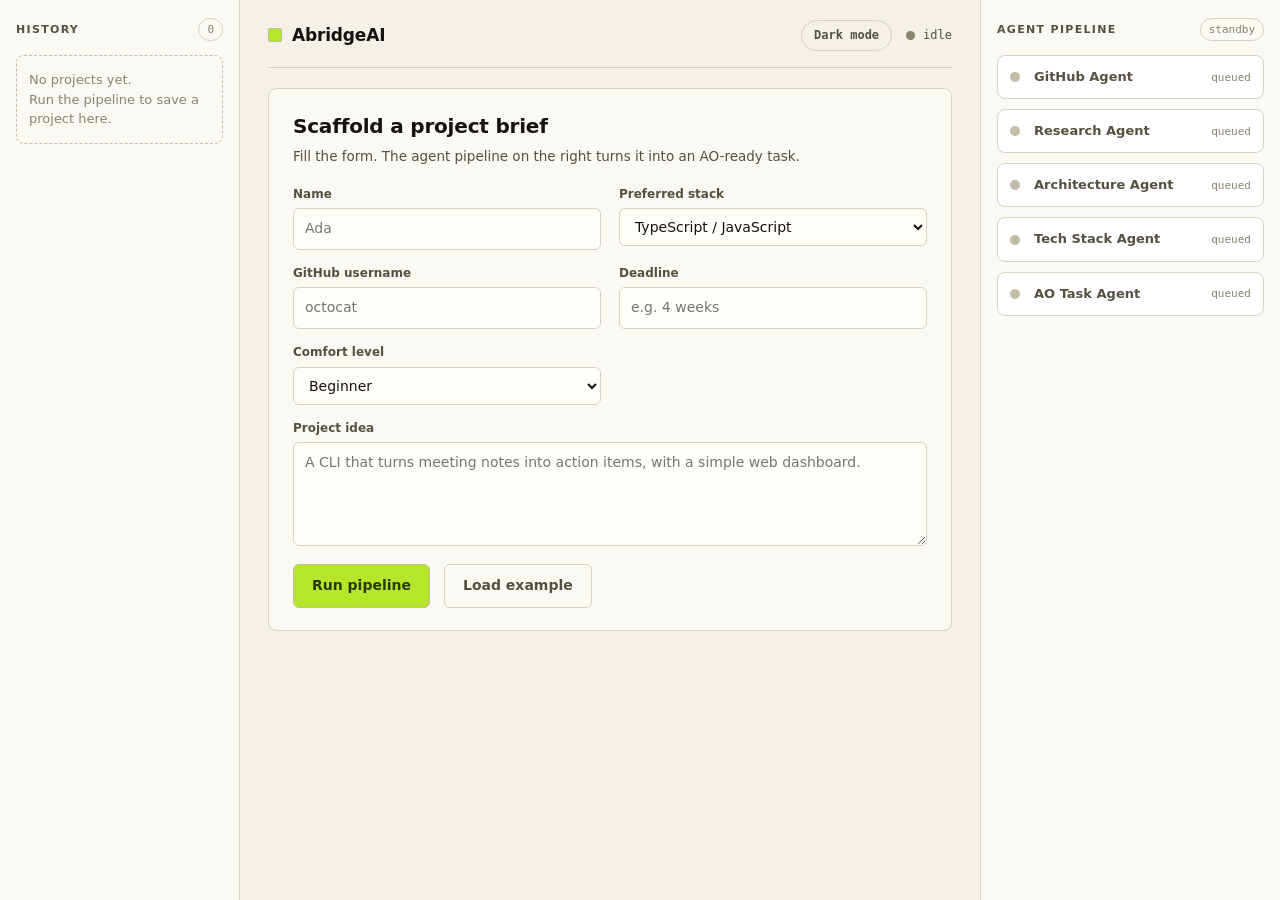
==== index.html @ a2d7d060 "feat: brief studio upgrade — themes, export, richer history, a11y Turn AbridgeAI into a complete bri" ====
<!DOCTYPE html>
<html lang="en">
<head>
  <meta charset="UTF-8" />
  <meta name="viewport" content="width=device-width, initial-scale=1.0" />
  <title>AbridgeAI — Project Workspace</title>
  <meta name="description" content="Turn a project idea into a copyable, AO-ready task prompt. A deterministic five-agent pipeline runs entirely in your browser — no backend, no build step." />
  <meta name="theme-color" content="#b6e62c" />

  <!-- Social / Open Graph -->
  <meta property="og:type" content="website" />
  <meta property="og:site_name" content="AbridgeAI" />
  <meta property="og:title" content="AbridgeAI — Project Workspace" />
  <meta property="og:description" content="Turn a project idea into a copyable, AO-ready task prompt with a deterministic five-agent pipeline — entirely in your browser." />
  <meta name="twitter:card" content="summary" />
  <meta name="twitter:title" content="AbridgeAI — Project Workspace" />
  <meta name="twitter:description" content="Turn a project idea into a copyable, AO-ready task prompt with a deterministic five-agent pipeline — entirely in your browser." />

  <link rel="icon" type="image/svg+xml" href="favicon.svg" />
  <link rel="stylesheet" href="styles.css" />
</head>
<body>
  <a class="skip-link" href="#main">Skip to content</a>
  <div class="app">

    <!-- ============ LEFT: PROJECT HISTORY ============ -->
    <aside class="rail rail--left" aria-label="Project history">
      <div class="rail-head">
        <span class="rail-label">History</span>
        <span class="rail-count" id="history-count">0</span>
        <button type="button" class="rail-action" id="history-clear" title="Clear history" hidden>Clear</button>
      </div>
      <div class="history-empty" id="history-empty">
        No projects yet.<br />
        Run the pipeline to save a project here.
      </div>
      <ol class="history-list" id="history-list"></ol>
    </aside>

    <!-- ============ CENTER: FORM + OUTPUTS ============ -->
    <main class="center" id="main">
      <header class="topbar">
        <div class="brand">
          <span class="brand-mark" aria-hidden="true"></span>
          <span class="brand-name">AbridgeAI</span>
        </div>
        <div class="topbar-right">
          <button type="button" class="theme-btn" id="theme-btn" title="Toggle light / dark theme">Dark mode</button>
          <div class="status" id="status" data-state="idle">
            <span class="status-dot" aria-hidden="true"></span>
            <span class="status-text" id="status-text">idle</span>
          </div>
        </div>
      </header>

      <section class="panel panel--form">
        <h1>Scaffold a project brief</h1>
        <p class="panel-sub">Fill the form. The agent pipeline on the right turns it into an AO-ready task.</p>

        <form id="project-form" class="form">
          <div class="field">
            <label for="f-name">Name</label>
            <input id="f-name" name="name" type="text" placeholder="Ada" autocomplete="off" />
          </div>

          <div class="field">
            <label for="f-stack">Preferred stack</label>
            <select id="f-stack" name="stack">
              <option value="typescript">TypeScript / JavaScript</option>
              <option value="python">Python</option>
              <option value="go">Go</option>
              <option value="rust">Rust</option>
              <option value="unsure">Not sure yet</option>
            </select>
          </div>

          <div class="field">
            <label for="f-github">GitHub username</label>
            <input id="f-github" name="github" type="text" placeholder="octocat" autocomplete="off" />
          </div>

          <div class="field">
            <label for="f-deadline">Deadline</label>
            <input id="f-deadline" name="deadline" type="text" placeholder="e.g. 4 weeks" autocomplete="off" />
          </div>

          <div class="field">
            <label for="f-comfort">Comfort level</label>
            <select id="f-comfort" name="comfort">
              <option value="beginner">Beginner</option>
              <option value="intermediate">Intermediate</option>
              <option value="advanced">Advanced</option>
            </select>
          </div>

          <div class="field field--full">
            <label for="f-idea">Project idea</label>
            <textarea id="f-idea" name="idea" rows="4" placeholder="A CLI that turns meeting notes into action items, with a simple web dashboard."></textarea>
          </div>

          <div class="form-actions">
            <button type="submit" class="btn btn--primary" id="run-btn">Run pipeline</button>
            <button type="button" class="btn btn--ghost" id="example-btn">Load example</button>
            <span class="form-hint" id="form-hint"></span>
          </div>
        </form>
      </section>

      <section class="panel panel--outputs" id="outputs-panel" hidden>
        <div class="panel-head-row">
          <h2>Generated outputs</h2>
          <div class="panel-head-actions">
            <button type="button" class="btn btn--ghost btn--sm" id="export-btn" hidden>Export brief (.md)</button>
          </div>
        </div>
        <div class="outputs" id="outputs"></div>
      </section>
    </main>

    <!-- ============ RIGHT: LIVE PIPELINE RAIL ============ -->
    <aside class="rail rail--right" aria-label="Agent pipeline">
      <div class="rail-head">
        <span class="rail-label">Agent pipeline</span>
        <span class="rail-state" id="pipeline-state">standby</span>
      </div>
      <ol class="pipeline" id="pipeline">
        <li class="pipe" data-step="github">
          <span class="pipe-dot" aria-hidden="true"></span>
          <span class="pipe-name">GitHub Agent</span>
          <span class="pipe-status">queued</span>
        </li>
        <li class="pipe" data-step="research">
          <span class="pipe-dot" aria-hidden="true"></span>
          <span class="pipe-name">Research Agent</span>
          <span class="pipe-status">queued</span>
        </li>
        <li class="pipe" data-step="architecture">
          <span class="pipe-dot" aria-hidden="true"></span>
          <span class="pipe-name">Architecture Agent</span>
          <span class="pipe-status">queued</span>
        </li>
        <li class="pipe" data-step="stack">
          <span class="pipe-dot" aria-hidden="true"></span>
          <span class="pipe-name">Tech Stack Agent</span>
          <span class="pipe-status">queued</span>
        </li>
        <li class="pipe" data-step="task">
          <span class="pipe-dot" aria-hidden="true"></span>
          <span class="pipe-name">AO Task Agent</span>
          <span class="pipe-status">queued</span>
        </li>
      </ol>
    </aside>

  </div>

  <div class="toast" id="toast" role="status" aria-live="polite" hidden></div>

  <script src="script.js"></script>
</body>
</html>
---- styles.css ----
/* ==========================================================================
   AbridgeAI — agent workspace
   Warm off-white background, near-black text, one lime accent, hairlines.
   ========================================================================== */

:root {
  color-scheme: light;
  --bg: #f4f1e9;
  --bg-panel: #fbf9f3;
  --bg-input: #fffdf7;
  --card-bg: #ffffff;
  --ink: #16130f;
  --ink-soft: #55503f;
  --ink-faint: #8a8370;
  --lime: #b6e62c;
  --lime-bright: #c8ee4a;
  --lime-ink: #2a3a00;
  --lime-soft: #eef7cf;
  --line: #d8d2c1;
  --line-strong: #c4bda6;
  --danger: #c2402b;
  --toast-bg: #16130f;
  --toast-ink: #f6f3e9;
  --focus-ring: rgba(22, 19, 15, 0.08);
  --radius: 8px;
  --font: ui-sans-serif, system-ui, -apple-system, "Segoe UI", Roboto, Helvetica, Arial, sans-serif;
  --mono: ui-monospace, "Cascadia Code", "JetBrains Mono", Consolas, Menlo, monospace;
  --hairline: 1px solid var(--line);
}

/* Dark theme — full palette swap, same one-lime-accent identity. */
[data-theme="dark"] {
  color-scheme: dark;
  --bg: #151310;
  --bg-panel: #1e1b16;
  --bg-input: #241f18;
  --card-bg: #221e18;
  --ink: #eee9dc;
  --ink-soft: #b6ad99;
  --ink-faint: #837a66;
  --lime: #b6e62c;
  --lime-bright: #c8ee4a;
  --lime-ink: #eef7cf;
  --lime-soft: #33391b;
  --line: #3b362b;
  --line-strong: #4e483a;
  --danger: #ff8164;
  --toast-bg: #eee9dc;
  --toast-ink: #1a1711;
  --focus-ring: rgba(182, 230, 44, 0.22);
}

* { box-sizing: border-box; }

html, body { height: 100%; }

body {
  margin: 0;
  font-family: var(--font);
  font-size: 15px;
  line-height: 1.55;
  color: var(--ink);
  background: var(--bg);
  -webkit-font-smoothing: antialiased;
}

/* --------------------------------------------------------------------------
   Accessibility: skip link + visible focus
   -------------------------------------------------------------------------- */
.skip-link {
  position: absolute;
  left: -9999px;
  top: 0;
  z-index: 100;
  background: var(--lime);
  color: var(--lime-ink);
  font-weight: 700;
  font-size: 14px;
  border-radius: 0 0 var(--radius) 0;
  padding: 10px 16px;
}

.skip-link:focus {
  left: 0;
}

:focus-visible {
  outline: 2px solid var(--lime-ink);
  outline-offset: 2px;
  border-radius: 4px;
}

/* --------------------------------------------------------------------------
   App shell: three columns
   -------------------------------------------------------------------------- */
.app {
  display: grid;
  grid-template-columns: 240px minmax(0, 1fr) 300px;
  min-height: 100vh;
}

/* Rails */
.rail {
  background: var(--bg-panel);
  border: 0 solid var(--line);
}

.rail--left {
  border-right: var(--hairline);
  padding: 18px 16px;
}

.rail--right {
  border-left: var(--hairline);
  padding: 18px 16px;
}

.rail-head {
  display: flex;
  align-items: center;
  justify-content: space-between;
  margin-bottom: 14px;
}

.rail-label {
  font-size: 11px;
  font-weight: 700;
  letter-spacing: 0.12em;
  text-transform: uppercase;
  color: var(--ink-soft);
}

.rail-count,
.rail-state {
  font-family: var(--mono);
  font-size: 11px;
  color: var(--ink-faint);
  border: var(--hairline);
  border-radius: 999px;
  padding: 2px 8px;
}

.rail-action {
  font: inherit;
  font-size: 11px;
  font-weight: 700;
  color: var(--ink-faint);
  background: transparent;
  border: 0;
  padding: 2px 4px;
  cursor: pointer;
  border-radius: 4px;
}

.rail-action:hover {
  color: var(--danger);
  background: transparent;
}

/* History */
.history-empty {
  font-size: 13px;
  color: var(--ink-faint);
  border: 1px dashed var(--line-strong);
  border-radius: var(--radius);
  padding: 14px 12px;
  line-height: 1.5;
}

.history-list {
  list-style: none;
  margin: 0;
  padding: 0;
}

.history-item {
  position: relative;
  border: var(--hairline);
  border-radius: var(--radius);
  padding: 10px 30px 10px 12px;
  margin-bottom: 8px;
  cursor: pointer;
  transition: border-color 0.15s ease, background 0.15s ease;
}

.history-item:hover {
  border-color: var(--ink);
  background: var(--card-bg);
}

.history-item.is-active {
  border-color: var(--lime-ink);
  background: var(--lime-soft);
}

.history-item-title {
  font-size: 13px;
  font-weight: 600;
  margin: 0 0 2px;
  overflow: hidden;
  text-overflow: ellipsis;
  white-space: nowrap;
}

.history-item-meta {
  font-family: var(--mono);
  font-size: 11px;
  color: var(--ink-faint);
}

.history-item-del {
  position: absolute;
  top: 8px;
  right: 8px;
  width: 20px;
  height: 20px;
  line-height: 18px;
  text-align: center;
  font: inherit;
  font-family: var(--mono);
  font-size: 14px;
  color: var(--ink-faint);
  background: transparent;
  border: 0;
  border-radius: 4px;
  cursor: pointer;
}

.history-item-del:hover {
  color: var(--danger);
  background: var(--bg-input);
}

/* --------------------------------------------------------------------------
   Center column
   -------------------------------------------------------------------------- */
.center {
  display: flex;
  flex-direction: column;
  gap: 20px;
  padding: 20px 28px 48px;
  min-width: 0;
}

.topbar {
  display: flex;
  align-items: center;
  justify-content: space-between;
  padding-bottom: 16px;
  border-bottom: var(--hairline);
}

.brand {
  display: flex;
  align-items: center;
  gap: 10px;
}

.brand-mark {
  width: 14px;
  height: 14px;
  background: var(--lime);
  border-radius: 3px;
  box-shadow: inset 0 0 0 1px var(--line-strong);
}

.brand-name {
  font-weight: 800;
  font-size: 17px;
  letter-spacing: -0.01em;
}

.status {
  display: flex;
  align-items: center;
  gap: 8px;
  font-family: var(--mono);
  font-size: 12px;
  color: var(--ink-soft);
}

.status-dot {
  width: 9px;
  height: 9px;
  border-radius: 50%;
  background: var(--ink-faint);
  transition: background 0.2s ease;
}

.status[data-state="running"] .status-dot {
  background: var(--lime);
  box-shadow: 0 0 0 4px rgba(182, 230, 44, 0.35);
  animation: pulse 1.1s ease-in-out infinite;
}

.status[data-state="done"] .status-dot {
  background: var(--lime-ink);
}

.topbar-right {
  display: flex;
  align-items: center;
  gap: 14px;
}

.theme-btn {
  font: inherit;
  font-family: var(--mono);
  font-size: 12px;
  font-weight: 700;
  color: var(--ink-soft);
  background: transparent;
  border: var(--hairline);
  border-radius: 999px;
  padding: 5px 12px;
  cursor: pointer;
  transition: background 0.15s ease, color 0.15s ease, border-color 0.15s ease;
}

.theme-btn:hover {
  color: var(--ink);
  border-color: var(--ink);
  background: var(--card-bg);
}

@keyframes pulse {
  0%, 100% { box-shadow: 0 0 0 2px rgba(182, 230, 44, 0.25); }
  50% { box-shadow: 0 0 0 6px rgba(182, 230, 44, 0.15); }
}

/* Panels */
.panel {
  background: var(--bg-panel);
  border: var(--hairline);
  border-radius: var(--radius);
  padding: 22px 24px;
}

.panel h1 {
  font-size: 20px;
  margin: 0 0 4px;
  letter-spacing: -0.01em;
}

.panel h2 {
  font-size: 15px;
  margin: 0 0 14px;
  letter-spacing: -0.01em;
}

.panel-sub {
  margin: 0 0 18px;
  color: var(--ink-soft);
  font-size: 13.5px;
}

/* Form */
.form {
  display: grid;
  grid-template-columns: 1fr 1fr;
  gap: 14px 18px;
}

.field {
  display: flex;
  flex-direction: column;
  gap: 5px;
}

.field--full {
  grid-column: 1 / -1;
}

.field label {
  font-size: 12px;
  font-weight: 600;
  color: var(--ink-soft);
}

.field input,
.field select,
.field textarea {
  font: inherit;
  font-size: 14px;
  color: var(--ink);
  background: var(--bg-input);
  border: var(--hairline);
  border-radius: 6px;
  padding: 9px 11px;
  width: 100%;
  transition: border-color 0.15s ease, box-shadow 0.15s ease;
}

.field textarea {
  resize: vertical;
  min-height: 96px;
  line-height: 1.5;
}

.field input:focus,
.field select:focus,
.field textarea:focus {
  outline: none;
  border-color: var(--ink);
  box-shadow: 0 0 0 3px var(--focus-ring);
}

.form-actions {
  grid-column: 1 / -1;
  display: flex;
  align-items: center;
  gap: 14px;
  margin-top: 4px;
}

.form-hint {
  font-size: 12.5px;
  color: var(--ink-faint);
  font-family: var(--mono);
}

.btn {
  font: inherit;
  font-weight: 700;
  font-size: 14px;
  border-radius: 6px;
  padding: 10px 18px;
  cursor: pointer;
  border: var(--hairline);
  transition: background 0.15s ease, color 0.15s ease, border-color 0.15s ease, transform 0.05s ease;
}

.btn:active { transform: translateY(1px); }

.btn--primary {
  background: var(--lime);
  color: var(--lime-ink);
  border-color: var(--line-strong);
}

.btn--primary:hover { background: var(--lime-bright); }

.btn--primary:disabled {
  opacity: 0.55;
  cursor: not-allowed;
}

.btn--ghost {
  background: transparent;
  color: var(--ink-soft);
}

.btn--ghost:hover { background: var(--lime-soft); border-color: var(--ink); color: var(--ink); }

.btn--sm {
  font-size: 12.5px;
  padding: 6px 12px;
}

/* Panel header rows (e.g. outputs header with actions) */
.panel-head-row {
  display: flex;
  align-items: center;
  justify-content: space-between;
  gap: 12px;
  margin-bottom: 14px;
}

.panel-head-row h2 {
  margin: 0;
}

.panel-head-actions {
  display: flex;
  align-items: center;
  gap: 8px;
}

/* --------------------------------------------------------------------------
   Outputs
   -------------------------------------------------------------------------- */
.outputs {
  display: flex;
  flex-direction: column;
  gap: 16px;
}

.card {
  border: var(--hairline);
  border-radius: var(--radius);
  background: var(--card-bg);
  overflow: hidden;
}

.card-head {
  display: flex;
  align-items: center;
  justify-content: space-between;
  gap: 10px;
  padding: 10px 16px;
  border-bottom: var(--hairline);
  background: var(--bg-panel);
}

.card-title {
  display: flex;
  align-items: center;
  gap: 10px;
  font-size: 13px;
  font-weight: 700;
}

.card-head-actions {
  display: flex;
  align-items: center;
  gap: 8px;
}

.card-index {
  font-family: var(--mono);
  font-size: 11px;
  color: var(--ink-faint);
  border: var(--hairline);
  border-radius: 4px;
  padding: 1px 6px;
}

.card-badge {
  font-family: var(--mono);
  font-size: 11px;
  color: var(--ink-soft);
  background: var(--lime-soft);
  border: 1px solid var(--line);
  border-radius: 999px;
  padding: 2px 9px;
}

.card-body {
  padding: 14px 16px;
  font-size: 14px;
}

.card-body pre {
  margin: 0;
  font-family: var(--mono);
  font-size: 12.5px;
  line-height: 1.6;
  white-space: pre-wrap;
  word-break: break-word;
  color: var(--ink);
}

.card-body .kv {
  display: grid;
  grid-template-columns: 150px 1fr;
  gap: 4px 14px;
  font-size: 13.5px;
}

.card-body .kv dt {
  color: var(--ink-faint);
  font-weight: 600;
}

.card-body .kv dd { margin: 0; }

.prompt-wrap {
  position: relative;
}

.prompt-wrap textarea {
  width: 100%;
  min-height: 220px;
  font-family: var(--mono);
  font-size: 12.5px;
  line-height: 1.6;
  color: var(--ink);
  background: var(--bg-input);
  border: var(--hairline);
  border-radius: 6px;
  padding: 12px 14px;
  resize: vertical;
}

.prompt-wrap textarea:focus {
  outline: none;
  border-color: var(--lime-ink);
  box-shadow: 0 0 0 3px rgba(182, 230, 44, 0.3);
}

.copy-btn {
  position: absolute;
  top: 10px;
  right: 10px;
  font: inherit;
  font-family: var(--mono);
  font-size: 12px;
  font-weight: 700;
  color: var(--lime-ink);
  background: var(--lime);
  border: 1px solid var(--line-strong);
  border-radius: 6px;
  padding: 6px 12px;
  cursor: pointer;
  transition: background 0.15s ease;
}

.copy-btn:hover { background: var(--lime-bright); }

.copy-btn.is-copied {
  background: var(--ink);
  color: var(--bg);
  border-color: var(--ink);
}

/* Per-card copy action in the card header */
.card-copy {
  font: inherit;
  font-family: var(--mono);
  font-size: 11.5px;
  font-weight: 700;
  color: var(--ink-soft);
  background: transparent;
  border: var(--hairline);
  border-radius: 6px;
  padding: 4px 10px;
  cursor: pointer;
  transition: background 0.15s ease, color 0.15s ease, border-color 0.15s ease;
}

.card-copy:hover {
  color: var(--ink);
  border-color: var(--ink);
  background: var(--bg-input);
}

.card-copy.is-copied {
  background: var(--lime);
  color: var(--lime-ink);
  border-color: var(--line-strong);
}

/* --------------------------------------------------------------------------
   Right rail: pipeline
   -------------------------------------------------------------------------- */
.pipeline {
  list-style: none;
  margin: 0;
  padding: 0;
  display: flex;
  flex-direction: column;
  gap: 10px;
}

.pipe {
  display: grid;
  grid-template-columns: 14px 1fr auto;
  align-items: center;
  gap: 10px;
  border: var(--hairline);
  border-radius: var(--radius);
  padding: 11px 12px;
  background: var(--card-bg);
  transition: border-color 0.2s ease, background 0.2s ease;
}

.pipe-dot {
  width: 10px;
  height: 10px;
  border-radius: 50%;
  background: var(--line-strong);
  transition: background 0.2s ease, box-shadow 0.2s ease;
}

.pipe-name {
  font-size: 13px;
  font-weight: 600;
  color: var(--ink-soft);
  transition: color 0.2s ease;
}

.pipe-status {
  font-family: var(--mono);
  font-size: 11px;
  color: var(--ink-faint);
}

/* state: running */
.pipe.is-running {
  border-color: var(--lime-ink);
  background: var(--lime-soft);
}

.pipe.is-running .pipe-dot {
  background: var(--lime);
  box-shadow: 0 0 0 4px rgba(182, 230, 44, 0.35);
  animation: pulse 1.1s ease-in-out infinite;
}

.pipe.is-running .pipe-name { color: var(--ink); }

.pipe.is-running .pipe-status { color: var(--lime-ink); }

/* state: done */
.pipe.is-done {
  border-color: var(--line-strong);
}

.pipe.is-done .pipe-dot {
  background: var(--lime-ink);
}

.pipe.is-done .pipe-name { color: var(--ink); }

.pipe.is-done .pipe-status { color: var(--ink-soft); }

/* --------------------------------------------------------------------------
   Toast
   -------------------------------------------------------------------------- */
.toast {
  position: fixed;
  bottom: 22px;
  left: 50%;
  transform: translateX(-50%);
  background: var(--toast-bg);
  color: var(--toast-ink);
  font-size: 13.5px;
  font-weight: 600;
  border-radius: 8px;
  padding: 11px 18px;
  box-shadow: 0 8px 30px rgba(0, 0, 0, 0.22);
  z-index: 50;
}

/* --------------------------------------------------------------------------
   Responsive
   -------------------------------------------------------------------------- */
@media (max-width: 1080px) {
  .app {
    grid-template-columns: 190px minmax(0, 1fr) 250px;
  }

  .center { padding: 16px 18px 40px; }
}

@media (max-width: 860px) {
  .app {
    grid-template-columns: 1fr;
  }

  .rail--left {
    order: 2;
    border-right: 0;
    border-top: var(--hairline);
  }

  .rail--right {
    order: 1;
    border-left: 0;
    border-bottom: var(--hairline);
  }

  .pipeline {
    flex-direction: row;
    flex-wrap: wrap;
  }

  .pipe { flex: 1 1 160px; }

  .center { order: 3; }

  .form { grid-template-columns: 1fr; }

  .field--full { grid-column: auto; }

  .panel-head-row {
    flex-direction: column;
    align-items: flex-start;
    gap: 8px;
  }
}

/* Respect users who prefer less motion */
@media (prefers-reduced-motion: reduce) {
  * {
    animation: none !important;
    transition: none !important;
  }
}
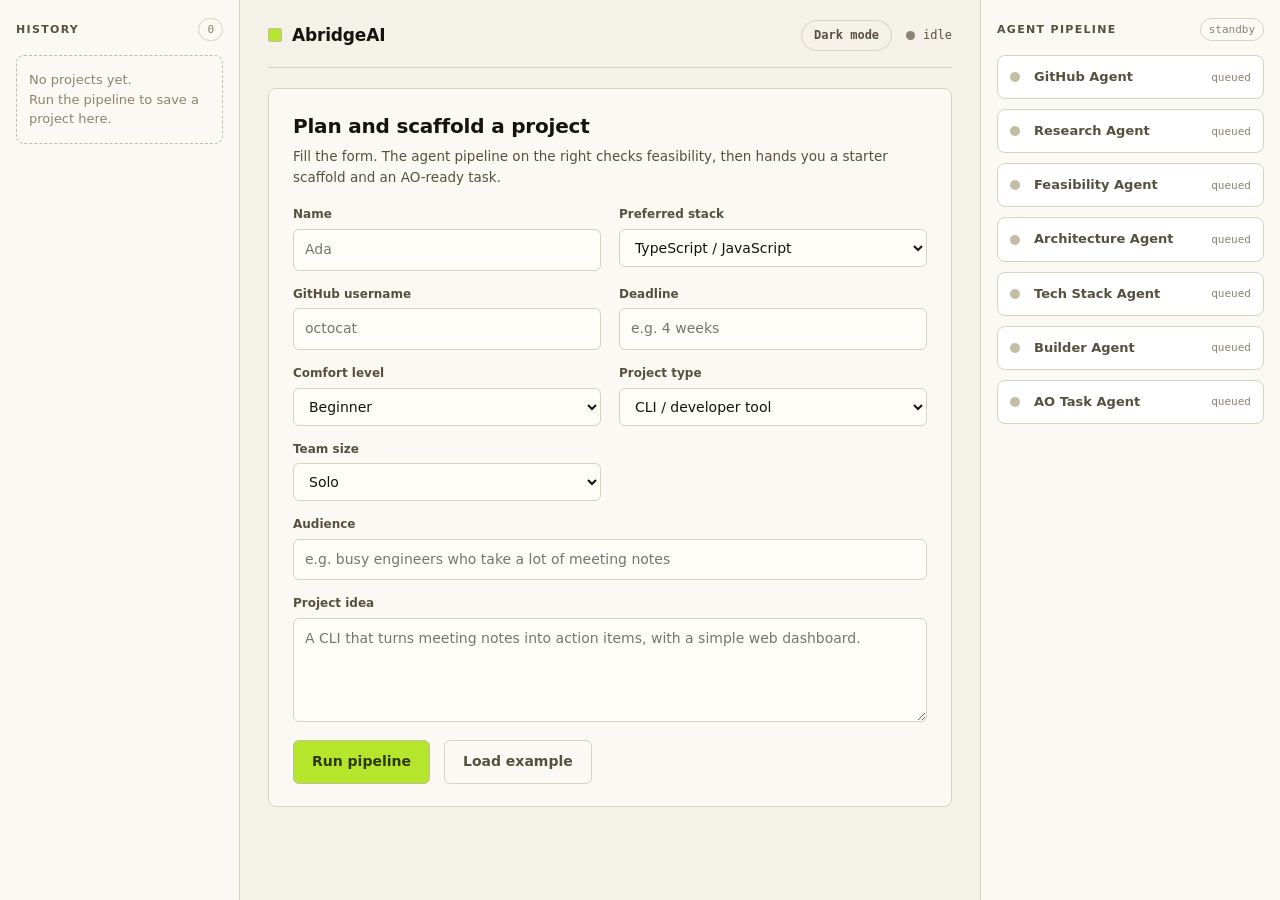
==== commit f85f8bf4: "feat: builder capability and feasibility planner Add two deterministic agents to the pipeline: - Fea" ====
--- a/index.html
+++ b/index.html
@@ -4,22 +4,45 @@
   <meta charset="UTF-8" />
   <meta name="viewport" content="width=device-width, initial-scale=1.0" />
   <title>AbridgeAI — Project Workspace</title>
-  <meta name="description" content="Turn a project idea into a copyable, AO-ready task prompt. A deterministic five-agent pipeline runs entirely in your browser — no backend, no build step." />
+  <meta name="description" content="Turn a project idea into a feasibility plan, a starter scaffold, and a copyable AO-ready task prompt. A deterministic seven-agent pipeline runs entirely in your browser — no backend, no build step." />
   <meta name="theme-color" content="#b6e62c" />
 
   <!-- Social / Open Graph -->
   <meta property="og:type" content="website" />
   <meta property="og:site_name" content="AbridgeAI" />
   <meta property="og:title" content="AbridgeAI — Project Workspace" />
-  <meta property="og:description" content="Turn a project idea into a copyable, AO-ready task prompt with a deterministic five-agent pipeline — entirely in your browser." />
+  <meta property="og:description" content="Turn a project idea into a feasibility plan, a starter scaffold, and a copyable AO-ready task prompt with a deterministic seven-agent pipeline — entirely in your browser." />
   <meta name="twitter:card" content="summary" />
   <meta name="twitter:title" content="AbridgeAI — Project Workspace" />
-  <meta name="twitter:description" content="Turn a project idea into a copyable, AO-ready task prompt with a deterministic five-agent pipeline — entirely in your browser." />
+  <meta name="twitter:description" content="Turn a project idea into a feasibility plan, a starter scaffold, and a copyable AO-ready task prompt with a deterministic seven-agent pipeline — entirely in your browser." />
 
   <link rel="icon" type="image/svg+xml" href="favicon.svg" />
   <link rel="stylesheet" href="styles.css" />
+
+  <!-- Apply the stored/system theme before first paint to avoid a light flash
+       for dark-mode users. Mirrors the logic in script.js (initTheme). -->
+  <script>
+    (function () {
+      var key = "abridgeai.theme.v1";
+      var stored = null;
+      try { stored = localStorage.getItem(key); } catch (e) { /* ignore */ }
+      var dark = stored
+        ? stored === "dark"
+        : !!(window.matchMedia && window.matchMedia("(prefers-color-scheme: dark)").matches);
+      document.documentElement.setAttribute("data-theme", dark ? "dark" : "light");
+      // Keep the browser chrome (address bar) in sync before first paint too,
+      // so dark-mode users don't see a light flash there either.
+      var meta = document.querySelector('meta[name="theme-color"]');
+      if (meta) meta.content = dark ? "#151310" : "#b6e62c";
+    })();
+  </script>
 </head>
 <body>
+  <noscript>
+    <div class="noscript" role="alert">
+      AbridgeAI needs JavaScript to run the agent pipeline. Please enable JavaScript and reload the page.
+    </div>
+  </noscript>
   <a class="skip-link" href="#main">Skip to content</a>
   <div class="app">
 
@@ -46,7 +69,7 @@
         </div>
         <div class="topbar-right">
           <button type="button" class="theme-btn" id="theme-btn" title="Toggle light / dark theme">Dark mode</button>
-          <div class="status" id="status" data-state="idle">
+          <div class="status" id="status" data-state="idle" aria-live="polite">
             <span class="status-dot" aria-hidden="true"></span>
             <span class="status-text" id="status-text">idle</span>
           </div>
@@ -54,8 +77,8 @@
       </header>
 
       <section class="panel panel--form">
-        <h1>Scaffold a project brief</h1>
-        <p class="panel-sub">Fill the form. The agent pipeline on the right turns it into an AO-ready task.</p>
+        <h1>Plan and scaffold a project</h1>
+        <p class="panel-sub">Fill the form. The agent pipeline on the right checks feasibility, then hands you a starter scaffold and an AO-ready task.</p>
 
         <form id="project-form" class="form">
           <div class="field">
@@ -91,6 +114,31 @@
               <option value="intermediate">Intermediate</option>
               <option value="advanced">Advanced</option>
             </select>
+          </div>
+
+          <div class="field">
+            <label for="f-type">Project type</label>
+            <select id="f-type" name="type">
+              <option value="tool">CLI / developer tool</option>
+              <option value="web-app">Web app</option>
+              <option value="service">API / service</option>
+              <option value="data-pipeline">Data pipeline</option>
+              <option value="unsure">Not sure yet</option>
+            </select>
+          </div>
+
+          <div class="field">
+            <label for="f-team">Team size</label>
+            <select id="f-team" name="team">
+              <option value="solo">Solo</option>
+              <option value="pair">Pair</option>
+              <option value="small-team">Small team (3–5)</option>
+            </select>
+          </div>
+
+          <div class="field field--full">
+            <label for="f-audience">Audience</label>
+            <input id="f-audience" name="audience" type="text" placeholder="e.g. busy engineers who take a lot of meeting notes" autocomplete="off" />
           </div>
 
           <div class="field field--full">
@@ -134,6 +182,11 @@
           <span class="pipe-name">Research Agent</span>
           <span class="pipe-status">queued</span>
         </li>
+        <li class="pipe" data-step="feasibility">
+          <span class="pipe-dot" aria-hidden="true"></span>
+          <span class="pipe-name">Feasibility Agent</span>
+          <span class="pipe-status">queued</span>
+        </li>
         <li class="pipe" data-step="architecture">
           <span class="pipe-dot" aria-hidden="true"></span>
           <span class="pipe-name">Architecture Agent</span>
@@ -142,6 +195,11 @@
         <li class="pipe" data-step="stack">
           <span class="pipe-dot" aria-hidden="true"></span>
           <span class="pipe-name">Tech Stack Agent</span>
+          <span class="pipe-status">queued</span>
+        </li>
+        <li class="pipe" data-step="builder">
+          <span class="pipe-dot" aria-hidden="true"></span>
+          <span class="pipe-name">Builder Agent</span>
           <span class="pipe-status">queued</span>
         </li>
         <li class="pipe" data-step="task">
--- a/styles.css
+++ b/styles.css
@@ -67,6 +67,18 @@
 /* --------------------------------------------------------------------------
    Accessibility: skip link + visible focus
    -------------------------------------------------------------------------- */
+.noscript {
+  max-width: 560px;
+  margin: 40px auto;
+  padding: 16px 20px;
+  border: var(--hairline);
+  border-left: 4px solid var(--danger);
+  border-radius: var(--radius);
+  background: var(--bg-panel);
+  color: var(--ink);
+  font-size: 14px;
+}
+
 .skip-link {
   position: absolute;
   left: -9999px;
@@ -550,20 +562,6 @@
   color: var(--ink);
 }
 
-.card-body .kv {
-  display: grid;
-  grid-template-columns: 150px 1fr;
-  gap: 4px 14px;
-  font-size: 13.5px;
-}
-
-.card-body .kv dt {
-  color: var(--ink-faint);
-  font-weight: 600;
-}
-
-.card-body .kv dd { margin: 0; }
-
 .prompt-wrap {
   position: relative;
 }
@@ -638,6 +636,112 @@
   background: var(--lime);
   color: var(--lime-ink);
   border-color: var(--line-strong);
+}
+
+/* Scaffold download action in the Builder card header */
+.card-download {
+  font: inherit;
+  font-family: var(--mono);
+  font-size: 11.5px;
+  font-weight: 700;
+  color: var(--lime-ink);
+  background: var(--lime);
+  border: 1px solid var(--line-strong);
+  border-radius: 6px;
+  padding: 4px 10px;
+  cursor: pointer;
+  transition: background 0.15s ease, color 0.15s ease, border-color 0.15s ease;
+}
+
+.card-download:hover {
+  background: var(--lime-bright);
+  border-color: var(--ink);
+}
+
+/* --------------------------------------------------------------------------
+   Feasibility meter (score, track, verdict badge)
+   -------------------------------------------------------------------------- */
+.feas-meter {
+  display: flex;
+  align-items: center;
+  gap: 12px;
+  margin-bottom: 14px;
+}
+
+.feas-score {
+  display: flex;
+  align-items: baseline;
+  gap: 2px;
+  flex: 0 0 auto;
+}
+
+.feas-score-num {
+  font-family: var(--mono);
+  font-size: 22px;
+  font-weight: 800;
+  color: var(--ink);
+  line-height: 1;
+}
+
+.feas-score-max {
+  font-family: var(--mono);
+  font-size: 11px;
+  color: var(--ink-faint);
+}
+
+.feas-track {
+  flex: 1;
+  height: 8px;
+  border-radius: 999px;
+  background: var(--bg-input);
+  border: var(--hairline);
+  overflow: hidden;
+}
+
+.feas-fill {
+  height: 100%;
+  background: var(--lime);
+  border-radius: 999px;
+  transition: width 0.4s ease;
+}
+
+.feas-verdict {
+  flex: 0 0 auto;
+  font-family: var(--mono);
+  font-size: 11px;
+  font-weight: 700;
+  padding: 3px 10px;
+  border-radius: 999px;
+  border: 1px solid;
+  white-space: nowrap;
+}
+
+.feas-verdict--good {
+  color: var(--lime-ink);
+  background: var(--lime-soft);
+  border-color: var(--lime-ink);
+}
+
+.feas-verdict--warn {
+  color: #7a5b00;
+  background: #f7ecbb;
+  border-color: #d8b53c;
+}
+
+.feas-verdict--bad {
+  color: var(--danger);
+  background: rgba(194, 64, 43, 0.12);
+  border-color: var(--danger);
+}
+
+[data-theme="dark"] .feas-verdict--warn {
+  color: #f3dd8a;
+  background: rgba(216, 181, 60, 0.16);
+  border-color: #d8b53c;
+}
+
+[data-theme="dark"] .feas-verdict--bad {
+  background: rgba(255, 129, 100, 0.14);
 }
 
 /* --------------------------------------------------------------------------
@@ -730,6 +834,8 @@
   padding: 11px 18px;
   box-shadow: 0 8px 30px rgba(0, 0, 0, 0.22);
   z-index: 50;
+  /* Informational only — never block clicks on the content underneath. */
+  pointer-events: none;
 }
 
 /* --------------------------------------------------------------------------
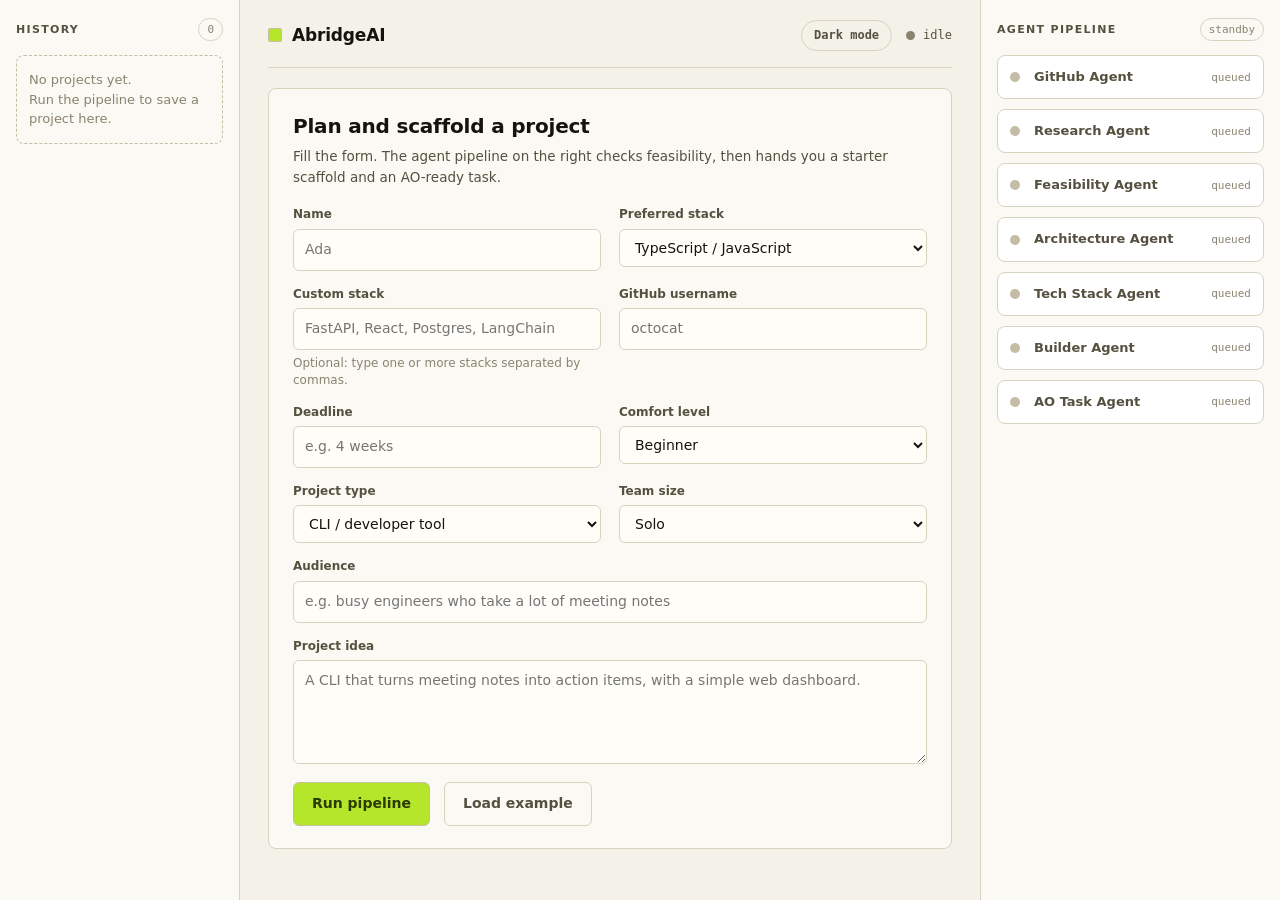
==== commit 500b7020: "feat: add custom stack input field and enhance builder agent output" ====
--- a/index.html
+++ b/index.html
@@ -98,6 +98,18 @@
           </div>
 
           <div class="field">
+            <label for="f-stack-custom">Custom stack</label>
+            <input
+              id="f-stack-custom"
+              name="stackCustom"
+              type="text"
+              placeholder="FastAPI, React, Postgres, LangChain"
+              autocomplete="off"
+            />
+            <span class="field-help">Optional: type one or more stacks separated by commas.</span>
+          </div>
+
+          <div class="field">
             <label for="f-github">GitHub username</label>
             <input id="f-github" name="github" type="text" placeholder="octocat" autocomplete="off" />
           </div>
--- a/styles.css
+++ b/styles.css
@@ -383,6 +383,12 @@
   grid-column: 1 / -1;
 }
 
+.field-help {
+  color: var(--ink-faint);
+  font-size: 12px;
+  line-height: 1.4;
+}
+
 .field label {
   font-size: 12px;
   font-weight: 600;
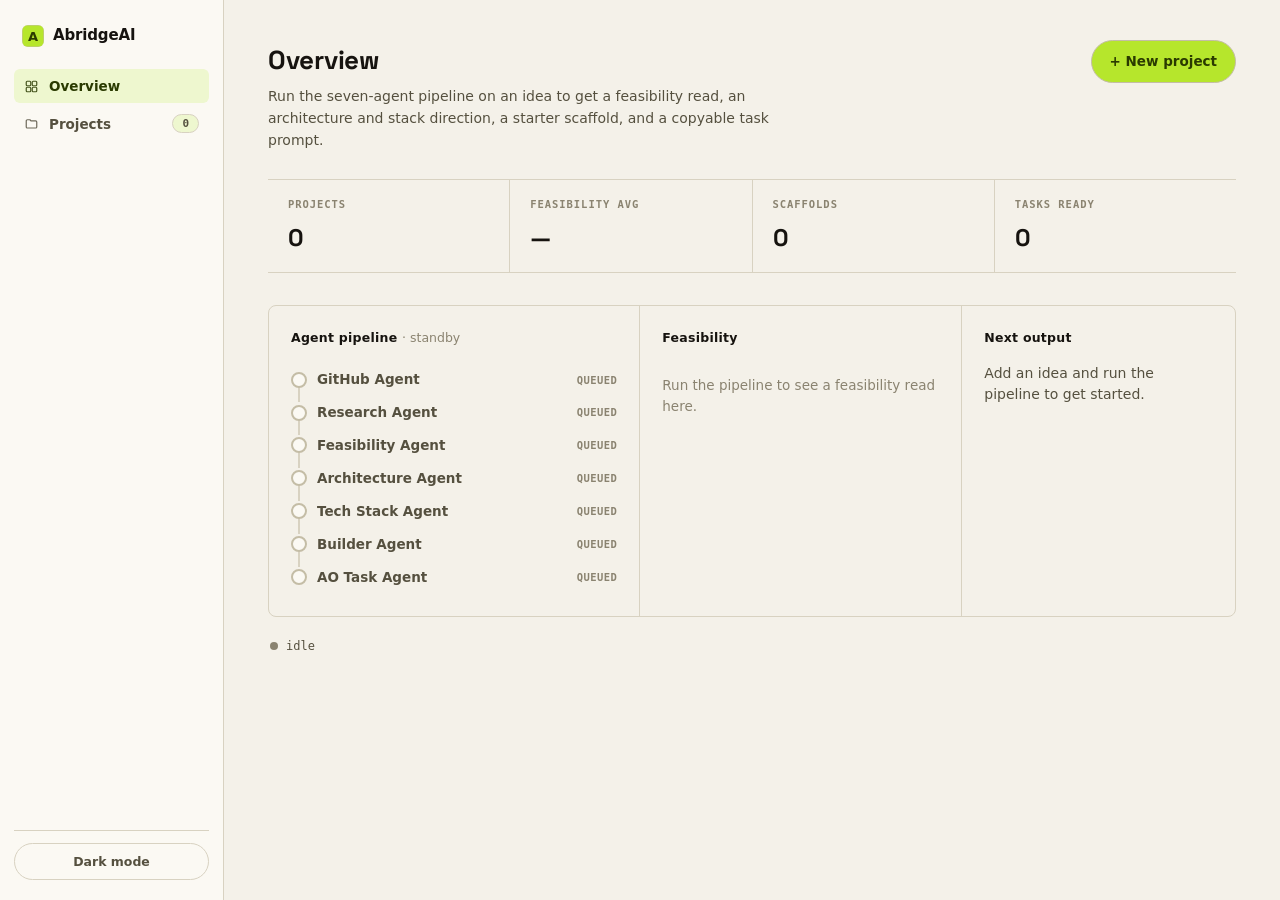
==== commit c4f89bc8: "feat: add a landing page" ====
--- a/index.html
+++ b/index.html
@@ -1,26 +1,27 @@
 <!DOCTYPE html>
 <html lang="en">
+
 <head>
   <meta charset="UTF-8" />
   <meta name="viewport" content="width=device-width, initial-scale=1.0" />
   <title>AbridgeAI — Project Workspace</title>
-  <meta name="description" content="Turn a project idea into a feasibility plan, a starter scaffold, and a copyable AO-ready task prompt. A deterministic seven-agent pipeline runs entirely in your browser — no backend, no build step." />
+  <meta name="description"
+    content="Turn a project idea into a feasibility plan, a starter scaffold, and a copyable AO-ready task prompt. A deterministic seven-agent pipeline runs entirely in your browser — no backend, no build step." />
   <meta name="theme-color" content="#b6e62c" />
 
-  <!-- Social / Open Graph -->
   <meta property="og:type" content="website" />
   <meta property="og:site_name" content="AbridgeAI" />
   <meta property="og:title" content="AbridgeAI — Project Workspace" />
-  <meta property="og:description" content="Turn a project idea into a feasibility plan, a starter scaffold, and a copyable AO-ready task prompt with a deterministic seven-agent pipeline — entirely in your browser." />
+  <meta property="og:description"
+    content="Turn a project idea into a feasibility plan, a starter scaffold, and a copyable AO-ready task prompt with a deterministic seven-agent pipeline — entirely in your browser." />
   <meta name="twitter:card" content="summary" />
-  <meta name="twitter:title" content="AbridgeAI — Project Workspace" />
-  <meta name="twitter:description" content="Turn a project idea into a feasibility plan, a starter scaffold, and a copyable AO-ready task prompt with a deterministic seven-agent pipeline — entirely in your browser." />
 
   <link rel="icon" type="image/svg+xml" href="favicon.svg" />
   <link rel="stylesheet" href="styles.css" />
-
-  <!-- Apply the stored/system theme before first paint to avoid a light flash
-       for dark-mode users. Mirrors the logic in script.js (initTheme). -->
+  <link rel="preconnect" href="https://fonts.googleapis.com" />
+  <link rel="preconnect" href="https://fonts.gstatic.com" crossorigin />
+  <link href="https://fonts.googleapis.com/css2?family=Space+Grotesk:wght@500;700&display=swap" rel="stylesheet" />
+
   <script>
     (function () {
       var key = "abridgeai.theme.v1";
@@ -30,13 +31,12 @@
         ? stored === "dark"
         : !!(window.matchMedia && window.matchMedia("(prefers-color-scheme: dark)").matches);
       document.documentElement.setAttribute("data-theme", dark ? "dark" : "light");
-      // Keep the browser chrome (address bar) in sync before first paint too,
-      // so dark-mode users don't see a light flash there either.
       var meta = document.querySelector('meta[name="theme-color"]');
       if (meta) meta.content = dark ? "#151310" : "#b6e62c";
     })();
   </script>
 </head>
+
 <body>
   <noscript>
     <div class="noscript" role="alert">
@@ -44,46 +44,200 @@
     </div>
   </noscript>
   <a class="skip-link" href="#main">Skip to content</a>
-  <div class="app">
-
-    <!-- ============ LEFT: PROJECT HISTORY ============ -->
-    <aside class="rail rail--left" aria-label="Project history">
-      <div class="rail-head">
-        <span class="rail-label">History</span>
-        <span class="rail-count" id="history-count">0</span>
-        <button type="button" class="rail-action" id="history-clear" title="Clear history" hidden>Clear</button>
+
+  <div class="shell">
+    <!-- ============ SIDEBAR ============ -->
+    <aside class="side" aria-label="Primary">
+      <div class="side-brand">
+        <img class="side-brand-mark" src="favicon.svg" alt="" width="22" height="22" />
+        <span class="side-brand-name">AbridgeAI</span>
       </div>
-      <div class="history-empty" id="history-empty">
-        No projects yet.<br />
-        Run the pipeline to save a project here.
+
+      <nav class="side-nav" aria-label="Sections">
+        <button type="button" class="side-link is-active" data-view="overview">
+          <svg class="side-link-icon" viewBox="0 0 20 20" fill="none" aria-hidden="true">
+            <rect x="3" y="3" width="6" height="6" rx="1.2" stroke="currentColor" stroke-width="1.6" />
+            <rect x="11" y="3" width="6" height="6" rx="1.2" stroke="currentColor" stroke-width="1.6" />
+            <rect x="3" y="11" width="6" height="6" rx="1.2" stroke="currentColor" stroke-width="1.6" />
+            <rect x="11" y="11" width="6" height="6" rx="1.2" stroke="currentColor" stroke-width="1.6" />
+          </svg>
+          Overview
+        </button>
+        <button type="button" class="side-link" data-view="projects">
+          <svg class="side-link-icon" viewBox="0 0 20 20" fill="none" aria-hidden="true">
+            <path
+              d="M3 6.5a1.5 1.5 0 0 1 1.5-1.5h3.4l1.4 1.6h6.2A1.5 1.5 0 0 1 17 8.1v6.4a1.5 1.5 0 0 1-1.5 1.5h-11A1.5 1.5 0 0 1 3 14.5v-8Z"
+              stroke="currentColor" stroke-width="1.6" stroke-linejoin="round" />
+          </svg>
+          Projects
+          <span id="side-history-count" class="card-badge" style="margin-left:auto;">0</span>
+        </button>
+      </nav>
+
+      <div class="side-spacer"></div>
+
+      <div class="side-bottom">
+        <button type="button" class="theme-btn" id="theme-btn">Dark mode</button>
       </div>
-      <ol class="history-list" id="history-list"></ol>
     </aside>
 
-    <!-- ============ CENTER: FORM + OUTPUTS ============ -->
-    <main class="center" id="main">
-      <header class="topbar">
-        <div class="brand">
-          <span class="brand-mark" aria-hidden="true"></span>
-          <span class="brand-name">AbridgeAI</span>
+    <!-- ============ MAIN ============ -->
+    <main class="main" id="main">
+
+      <!-- ===== OVERVIEW VIEW ===== -->
+      <section class="view" id="view-overview" data-view-panel="overview">
+        <div class="view-head">
+          <div>
+            <h1>Overview</h1>
+            <p class="view-sub">Run the seven-agent pipeline on an idea to get a feasibility read, an architecture and
+              stack direction, a starter scaffold, and a copyable task prompt.</p>
+          </div>
+          <button type="button" class="btn-new" id="new-project-btn">+ New project</button>
         </div>
-        <div class="topbar-right">
-          <button type="button" class="theme-btn" id="theme-btn" title="Toggle light / dark theme">Dark mode</button>
-          <div class="status" id="status" data-state="idle" aria-live="polite">
-            <span class="status-dot" aria-hidden="true"></span>
-            <span class="status-text" id="status-text">idle</span>
+
+        <div class="metrics-row">
+          <div class="metric">
+            <span class="metric-label">Projects</span>
+            <span class="metric-value" id="m-projects">0</span>
+          </div>
+          <div class="metric">
+            <span class="metric-label">Feasibility avg</span>
+            <span class="metric-value" id="m-feas">—</span>
+          </div>
+          <div class="metric">
+            <span class="metric-label">Scaffolds</span>
+            <span class="metric-value" id="m-scaffolds">0</span>
+          </div>
+          <div class="metric">
+            <span class="metric-label">Tasks ready</span>
+            <span class="metric-value" id="m-tasks">0</span>
           </div>
         </div>
-      </header>
-
-      <section class="panel panel--form">
-        <h1>Plan and scaffold a project</h1>
-        <p class="panel-sub">Fill the form. The agent pipeline on the right checks feasibility, then hands you a starter scaffold and an AO-ready task.</p>
-
-        <form id="project-form" class="form">
+
+        <div class="overview-grid">
+          <section class="ov-section ov-pipeline">
+            <h2>Agent pipeline <span id="pipeline-state"
+                style="font-weight:500;color:var(--ink-faint);text-transform:none;letter-spacing:0;">· standby</span>
+            </h2>
+            <ol class="timeline" id="pipeline">
+              <li class="tl-row" data-step="github">
+                <span class="tl-node"><svg viewBox="0 0 12 12" aria-hidden="true">
+                    <path d="M2 6l3 3 5-6" stroke="currentColor" stroke-width="1.6" fill="none" stroke-linecap="round"
+                      stroke-linejoin="round" />
+                  </svg><svg class="tl-pulse-ring" viewBox="0 0 16 16" width="8" height="8" style="position:absolute;"
+                    aria-hidden="true">
+                    <circle cx="8" cy="8" r="4" fill="none" stroke="var(--lime)" stroke-width="2" />
+                  </svg></span>
+                <span class="tl-name">GitHub Agent</span>
+                <span class="tl-status">queued</span>
+              </li>
+              <li class="tl-row" data-step="research">
+                <span class="tl-node"><svg viewBox="0 0 12 12" aria-hidden="true">
+                    <path d="M2 6l3 3 5-6" stroke="currentColor" stroke-width="1.6" fill="none" stroke-linecap="round"
+                      stroke-linejoin="round" />
+                  </svg></span>
+                <span class="tl-name">Research Agent</span>
+                <span class="tl-status">queued</span>
+              </li>
+              <li class="tl-row" data-step="feasibility">
+                <span class="tl-node"><svg viewBox="0 0 12 12" aria-hidden="true">
+                    <path d="M2 6l3 3 5-6" stroke="currentColor" stroke-width="1.6" fill="none" stroke-linecap="round"
+                      stroke-linejoin="round" />
+                  </svg></span>
+                <span class="tl-name">Feasibility Agent</span>
+                <span class="tl-status">queued</span>
+              </li>
+              <li class="tl-row" data-step="architecture">
+                <span class="tl-node"><svg viewBox="0 0 12 12" aria-hidden="true">
+                    <path d="M2 6l3 3 5-6" stroke="currentColor" stroke-width="1.6" fill="none" stroke-linecap="round"
+                      stroke-linejoin="round" />
+                  </svg></span>
+                <span class="tl-name">Architecture Agent</span>
+                <span class="tl-status">queued</span>
+              </li>
+              <li class="tl-row" data-step="stack">
+                <span class="tl-node"><svg viewBox="0 0 12 12" aria-hidden="true">
+                    <path d="M2 6l3 3 5-6" stroke="currentColor" stroke-width="1.6" fill="none" stroke-linecap="round"
+                      stroke-linejoin="round" />
+                  </svg></span>
+                <span class="tl-name">Tech Stack Agent</span>
+                <span class="tl-status">queued</span>
+              </li>
+              <li class="tl-row" data-step="builder">
+                <span class="tl-node"><svg viewBox="0 0 12 12" aria-hidden="true">
+                    <path d="M2 6l3 3 5-6" stroke="currentColor" stroke-width="1.6" fill="none" stroke-linecap="round"
+                      stroke-linejoin="round" />
+                  </svg></span>
+                <span class="tl-name">Builder Agent</span>
+                <span class="tl-status">queued</span>
+              </li>
+              <li class="tl-row" data-step="task">
+                <span class="tl-node"><svg viewBox="0 0 12 12" aria-hidden="true">
+                    <path d="M2 6l3 3 5-6" stroke="currentColor" stroke-width="1.6" fill="none" stroke-linecap="round"
+                      stroke-linejoin="round" />
+                  </svg></span>
+                <span class="tl-name">AO Task Agent</span>
+                <span class="tl-status">queued</span>
+              </li>
+            </ol>
+          </section>
+
+          <section class="ov-section ov-feasibility">
+            <h2>Feasibility</h2>
+            <p class="feas-empty" id="feas-empty">Run the pipeline to see a feasibility read here.</p>
+            <div id="feas-live" hidden>
+              <div class="feas-arc-wrap">
+                <svg class="feas-arc" width="76" height="76" viewBox="0 0 76 76">
+                  <circle class="feas-arc-track" cx="38" cy="38" r="32" />
+                  <circle class="feas-arc-fill" id="feas-arc-fill" cx="38" cy="38" r="32"
+                    transform="rotate(-90 38 38)" />
+                  <text class="feas-arc-num" id="feas-arc-num" x="38" y="35">0</text>
+                  <text class="feas-arc-max" id="feas-arc-max" x="38" y="50">/100</text>
+                </svg>
+                <div>
+                  <p class="feas-verdict-line" id="feas-verdict-line"></p>
+                </div>
+              </div>
+              <div class="feas-axes" id="feas-axes"></div>
+            </div>
+          </section>
+
+          <section class="ov-section ov-next">
+            <h2>Next output</h2>
+            <p class="next-output-text" id="next-output-text">Add an idea and run the pipeline to get started.</p>
+          </section>
+        </div>
+
+        <p class="status-line" id="status" data-state="idle" aria-live="polite">
+          <span class="status-dot" aria-hidden="true"></span>
+          <span id="status-text">idle</span>
+        </p>
+
+        <section class="outputs-section" id="outputs-panel" hidden>
+          <div class="outputs-head">
+            <h2>Generated outputs</h2>
+            <button type="button" class="btn btn--ghost btn--sm" id="export-btn" hidden>Export brief (.md)</button>
+          </div>
+          <div class="outputs" id="outputs"></div>
+        </section>
+      </section>
+
+      <!-- ===== NEW PROJECT VIEW ===== -->
+      <section class="view" id="view-new" data-view-panel="new" hidden>
+        <button type="button" class="back-link" id="back-btn">← Back to Overview</button>
+        <h1>New project</h1>
+        <p class="view-sub">Tell AbridgeAI about your idea. It'll run seven deterministic agents and prepare a
+          feasibility read, an architecture and stack direction, a starter scaffold, and a copyable task prompt.</p>
+
+        <form id="project-form" class="proj-form">
           <div class="field">
             <label for="f-name">Name</label>
             <input id="f-name" name="name" type="text" placeholder="Ada" autocomplete="off" />
+          </div>
+
+          <div class="field">
+            <label for="f-github">GitHub username</label>
+            <input id="f-github" name="github" type="text" placeholder="octocat" autocomplete="off" />
           </div>
 
           <div class="field">
@@ -98,23 +252,6 @@
           </div>
 
           <div class="field">
-            <label for="f-stack-custom">Custom stack</label>
-            <input
-              id="f-stack-custom"
-              name="stackCustom"
-              type="text"
-              placeholder="FastAPI, React, Postgres, LangChain"
-              autocomplete="off"
-            />
-            <span class="field-help">Optional: type one or more stacks separated by commas.</span>
-          </div>
-
-          <div class="field">
-            <label for="f-github">GitHub username</label>
-            <input id="f-github" name="github" type="text" placeholder="octocat" autocomplete="off" />
-          </div>
-
-          <div class="field">
             <label for="f-deadline">Deadline</label>
             <input id="f-deadline" name="deadline" type="text" placeholder="e.g. 4 weeks" autocomplete="off" />
           </div>
@@ -149,83 +286,47 @@
           </div>
 
           <div class="field field--full">
-            <label for="f-audience">Audience</label>
-            <input id="f-audience" name="audience" type="text" placeholder="e.g. busy engineers who take a lot of meeting notes" autocomplete="off" />
+            <label for="f-audience">Target audience</label>
+            <input id="f-audience" name="audience" type="text"
+              placeholder="e.g. busy engineers who take a lot of meeting notes" autocomplete="off" />
           </div>
 
           <div class="field field--full">
             <label for="f-idea">Project idea</label>
-            <textarea id="f-idea" name="idea" rows="4" placeholder="A CLI that turns meeting notes into action items, with a simple web dashboard."></textarea>
+            <textarea id="f-idea" name="idea" rows="4"
+              placeholder="Describe your idea in detail. What problem does it solve? Who is it for? What are the key features?"></textarea>
           </div>
 
           <div class="form-actions">
-            <button type="submit" class="btn btn--primary" id="run-btn">Run pipeline</button>
+            <button type="submit" class="btn btn--primary" id="run-btn">Run pipeline →</button>
             <button type="button" class="btn btn--ghost" id="example-btn">Load example</button>
             <span class="form-hint" id="form-hint"></span>
           </div>
+          <p class="form-note">AbridgeAI will run the seven deterministic agents already in this build to analyze your
+            idea and prepare your build plan — nothing leaves your browser.</p>
         </form>
       </section>
 
-      <section class="panel panel--outputs" id="outputs-panel" hidden>
-        <div class="panel-head-row">
-          <h2>Generated outputs</h2>
-          <div class="panel-head-actions">
-            <button type="button" class="btn btn--ghost btn--sm" id="export-btn" hidden>Export brief (.md)</button>
-          </div>
+      <!-- ===== PROJECTS VIEW (history) ===== -->
+      <section class="view" id="view-projects" data-view-panel="projects" hidden>
+        <div class="projects-head-row">
+          <div>
+            <h1>Projects</h1>
+            <p class="view-sub">Saved pipeline runs, stored locally in your browser.</p>
+          </div>
+          <button type="button" class="rail-action" id="history-clear" hidden>Clear all</button>
         </div>
-        <div class="outputs" id="outputs"></div>
+        <div class="history-empty" id="history-empty">No projects yet. Run the pipeline from New Project to save one
+          here.</div>
+        <ol class="history-list-flat" id="history-list"></ol>
       </section>
+
     </main>
-
-    <!-- ============ RIGHT: LIVE PIPELINE RAIL ============ -->
-    <aside class="rail rail--right" aria-label="Agent pipeline">
-      <div class="rail-head">
-        <span class="rail-label">Agent pipeline</span>
-        <span class="rail-state" id="pipeline-state">standby</span>
-      </div>
-      <ol class="pipeline" id="pipeline">
-        <li class="pipe" data-step="github">
-          <span class="pipe-dot" aria-hidden="true"></span>
-          <span class="pipe-name">GitHub Agent</span>
-          <span class="pipe-status">queued</span>
-        </li>
-        <li class="pipe" data-step="research">
-          <span class="pipe-dot" aria-hidden="true"></span>
-          <span class="pipe-name">Research Agent</span>
-          <span class="pipe-status">queued</span>
-        </li>
-        <li class="pipe" data-step="feasibility">
-          <span class="pipe-dot" aria-hidden="true"></span>
-          <span class="pipe-name">Feasibility Agent</span>
-          <span class="pipe-status">queued</span>
-        </li>
-        <li class="pipe" data-step="architecture">
-          <span class="pipe-dot" aria-hidden="true"></span>
-          <span class="pipe-name">Architecture Agent</span>
-          <span class="pipe-status">queued</span>
-        </li>
-        <li class="pipe" data-step="stack">
-          <span class="pipe-dot" aria-hidden="true"></span>
-          <span class="pipe-name">Tech Stack Agent</span>
-          <span class="pipe-status">queued</span>
-        </li>
-        <li class="pipe" data-step="builder">
-          <span class="pipe-dot" aria-hidden="true"></span>
-          <span class="pipe-name">Builder Agent</span>
-          <span class="pipe-status">queued</span>
-        </li>
-        <li class="pipe" data-step="task">
-          <span class="pipe-dot" aria-hidden="true"></span>
-          <span class="pipe-name">AO Task Agent</span>
-          <span class="pipe-status">queued</span>
-        </li>
-      </ol>
-    </aside>
-
   </div>
 
   <div class="toast" id="toast" role="status" aria-live="polite" hidden></div>
 
   <script src="script.js"></script>
 </body>
+
 </html>
--- a/styles.css
+++ b/styles.css
@@ -1,6 +1,8 @@
 /* ==========================================================================
    AbridgeAI — agent workspace
    Warm off-white background, near-black text, one lime accent, hairlines.
+   Sidebar + editorial sections; cards are used only where genuinely useful
+   (individual agent outputs), never nested.
    ========================================================================== */
 
 :root {
@@ -25,10 +27,10 @@
   --radius: 8px;
   --font: ui-sans-serif, system-ui, -apple-system, "Segoe UI", Roboto, Helvetica, Arial, sans-serif;
   --mono: ui-monospace, "Cascadia Code", "JetBrains Mono", Consolas, Menlo, monospace;
+  --display: "Space Grotesk", var(--font);
   --hairline: 1px solid var(--line);
 }
 
-/* Dark theme — full palette swap, same one-lime-accent identity. */
 [data-theme="dark"] {
   color-scheme: dark;
   --bg: #151310;
@@ -50,9 +52,14 @@
   --focus-ring: rgba(182, 230, 44, 0.22);
 }
 
-* { box-sizing: border-box; }
-
-html, body { height: 100%; }
+* {
+  box-sizing: border-box;
+}
+
+html,
+body {
+  height: 100%;
+}
 
 body {
   margin: 0;
@@ -64,9 +71,6 @@
   -webkit-font-smoothing: antialiased;
 }
 
-/* --------------------------------------------------------------------------
-   Accessibility: skip link + visible focus
-   -------------------------------------------------------------------------- */
 .noscript {
   max-width: 560px;
   margin: 40px auto;
@@ -102,229 +106,112 @@
   border-radius: 4px;
 }
 
+button {
+  font-family: inherit;
+}
+
 /* --------------------------------------------------------------------------
-   App shell: three columns
+   Shell: sidebar + main
    -------------------------------------------------------------------------- */
-.app {
+.shell {
   display: grid;
-  grid-template-columns: 240px minmax(0, 1fr) 300px;
+  grid-template-columns: 224px minmax(0, 1fr);
   min-height: 100vh;
 }
 
-/* Rails */
-.rail {
+.side {
+  display: flex;
+  flex-direction: column;
   background: var(--bg-panel);
-  border: 0 solid var(--line);
-}
-
-.rail--left {
   border-right: var(--hairline);
-  padding: 18px 16px;
-}
-
-.rail--right {
-  border-left: var(--hairline);
-  padding: 18px 16px;
-}
-
-.rail-head {
-  display: flex;
-  align-items: center;
-  justify-content: space-between;
-  margin-bottom: 14px;
-}
-
-.rail-label {
-  font-size: 11px;
-  font-weight: 700;
-  letter-spacing: 0.12em;
-  text-transform: uppercase;
+  padding: 20px 14px;
+}
+
+.side-brand {
+  display: flex;
+  align-items: center;
+  gap: 9px;
+  padding: 4px 8px 22px;
+}
+
+.side-brand-mark {
+  width: 22px;
+  height: 22px;
+  border-radius: 6px;
+  display: block;
+}
+
+.side-brand-name {
+  font-weight: 800;
+  font-size: 15px;
+  letter-spacing: -0.01em;
+  color: var(--ink);
+}
+
+.side-nav {
+  display: flex;
+  flex-direction: column;
+  gap: 2px;
+}
+
+.side-link {
+  display: flex;
+  align-items: center;
+  gap: 10px;
+  width: 100%;
+  text-align: left;
+  border: 0;
+  background: transparent;
   color: var(--ink-soft);
-}
-
-.rail-count,
-.rail-state {
-  font-family: var(--mono);
-  font-size: 11px;
-  color: var(--ink-faint);
-  border: var(--hairline);
-  border-radius: 999px;
-  padding: 2px 8px;
-}
-
-.rail-action {
+  font-size: 13.5px;
+  font-weight: 600;
+  padding: 9px 10px;
+  border-radius: 6px;
+  cursor: pointer;
+  transition: background 0.15s ease, color 0.15s ease;
+}
+
+.side-link:hover {
+  background: var(--card-bg);
+  color: var(--ink);
+}
+
+.side-link.is-active {
+  background: var(--lime-soft);
+  color: var(--lime-ink);
+}
+
+.side-link-icon {
+  width: 15px;
+  height: 15px;
+  flex-shrink: 0;
+  opacity: 0.85;
+}
+
+.side-spacer {
+  flex: 1;
+}
+
+.side-bottom {
+  border-top: var(--hairline);
+  padding-top: 12px;
+  margin-top: 8px;
+}
+
+.theme-btn {
+  width: 100%;
+  display: flex;
+  align-items: center;
+  justify-content: center;
+  gap: 7px;
   font: inherit;
-  font-size: 11px;
-  font-weight: 700;
-  color: var(--ink-faint);
-  background: transparent;
-  border: 0;
-  padding: 2px 4px;
-  cursor: pointer;
-  border-radius: 4px;
-}
-
-.rail-action:hover {
-  color: var(--danger);
-  background: transparent;
-}
-
-/* History */
-.history-empty {
-  font-size: 13px;
-  color: var(--ink-faint);
-  border: 1px dashed var(--line-strong);
-  border-radius: var(--radius);
-  padding: 14px 12px;
-  line-height: 1.5;
-}
-
-.history-list {
-  list-style: none;
-  margin: 0;
-  padding: 0;
-}
-
-.history-item {
-  position: relative;
-  border: var(--hairline);
-  border-radius: var(--radius);
-  padding: 10px 30px 10px 12px;
-  margin-bottom: 8px;
-  cursor: pointer;
-  transition: border-color 0.15s ease, background 0.15s ease;
-}
-
-.history-item:hover {
-  border-color: var(--ink);
-  background: var(--card-bg);
-}
-
-.history-item.is-active {
-  border-color: var(--lime-ink);
-  background: var(--lime-soft);
-}
-
-.history-item-title {
-  font-size: 13px;
-  font-weight: 600;
-  margin: 0 0 2px;
-  overflow: hidden;
-  text-overflow: ellipsis;
-  white-space: nowrap;
-}
-
-.history-item-meta {
-  font-family: var(--mono);
-  font-size: 11px;
-  color: var(--ink-faint);
-}
-
-.history-item-del {
-  position: absolute;
-  top: 8px;
-  right: 8px;
-  width: 20px;
-  height: 20px;
-  line-height: 18px;
-  text-align: center;
-  font: inherit;
-  font-family: var(--mono);
-  font-size: 14px;
-  color: var(--ink-faint);
-  background: transparent;
-  border: 0;
-  border-radius: 4px;
-  cursor: pointer;
-}
-
-.history-item-del:hover {
-  color: var(--danger);
-  background: var(--bg-input);
-}
-
-/* --------------------------------------------------------------------------
-   Center column
-   -------------------------------------------------------------------------- */
-.center {
-  display: flex;
-  flex-direction: column;
-  gap: 20px;
-  padding: 20px 28px 48px;
-  min-width: 0;
-}
-
-.topbar {
-  display: flex;
-  align-items: center;
-  justify-content: space-between;
-  padding-bottom: 16px;
-  border-bottom: var(--hairline);
-}
-
-.brand {
-  display: flex;
-  align-items: center;
-  gap: 10px;
-}
-
-.brand-mark {
-  width: 14px;
-  height: 14px;
-  background: var(--lime);
-  border-radius: 3px;
-  box-shadow: inset 0 0 0 1px var(--line-strong);
-}
-
-.brand-name {
-  font-weight: 800;
-  font-size: 17px;
-  letter-spacing: -0.01em;
-}
-
-.status {
-  display: flex;
-  align-items: center;
-  gap: 8px;
-  font-family: var(--mono);
-  font-size: 12px;
-  color: var(--ink-soft);
-}
-
-.status-dot {
-  width: 9px;
-  height: 9px;
-  border-radius: 50%;
-  background: var(--ink-faint);
-  transition: background 0.2s ease;
-}
-
-.status[data-state="running"] .status-dot {
-  background: var(--lime);
-  box-shadow: 0 0 0 4px rgba(182, 230, 44, 0.35);
-  animation: pulse 1.1s ease-in-out infinite;
-}
-
-.status[data-state="done"] .status-dot {
-  background: var(--lime-ink);
-}
-
-.topbar-right {
-  display: flex;
-  align-items: center;
-  gap: 14px;
-}
-
-.theme-btn {
-  font: inherit;
-  font-family: var(--mono);
-  font-size: 12px;
+  font-size: 12.5px;
   font-weight: 700;
   color: var(--ink-soft);
   background: transparent;
   border: var(--hairline);
   border-radius: 999px;
-  padding: 5px 12px;
+  padding: 8px 12px;
   cursor: pointer;
   transition: background 0.15s ease, color 0.15s ease, border-color 0.15s ease;
 }
@@ -335,62 +222,458 @@
   background: var(--card-bg);
 }
 
-@keyframes pulse {
-  0%, 100% { box-shadow: 0 0 0 2px rgba(182, 230, 44, 0.25); }
-  50% { box-shadow: 0 0 0 6px rgba(182, 230, 44, 0.15); }
-}
-
-/* Panels */
-.panel {
-  background: var(--bg-panel);
+/* --------------------------------------------------------------------------
+   Main / views
+   -------------------------------------------------------------------------- */
+.main {
+  min-width: 0;
+  padding: 40px 44px 64px;
+  max-width: 1180px;
+}
+
+.view[hidden] {
+  display: none;
+}
+
+.view-head {
+  display: flex;
+  align-items: flex-start;
+  justify-content: space-between;
+  gap: 20px;
+  margin-bottom: 28px;
+}
+
+.view-head h1,
+.view>h1 {
+  font-family: var(--display);
+  font-weight: 700;
+  font-size: 26px;
+  letter-spacing: -0.01em;
+  margin: 0 0 6px;
+}
+
+.view-sub {
+  margin: 0;
+  color: var(--ink-soft);
+  font-size: 14px;
+  max-width: 520px;
+}
+
+.back-link {
+  display: inline-flex;
+  align-items: center;
+  gap: 6px;
+  border: 0;
+  background: none;
+  color: var(--ink-faint);
+  font: inherit;
+  font-size: 13px;
+  font-weight: 600;
+  cursor: pointer;
+  padding: 0;
+  margin-bottom: 18px;
+  transition: color 0.15s ease;
+}
+
+.back-link:hover {
+  color: var(--ink);
+}
+
+.btn-new {
+  flex-shrink: 0;
+  display: inline-flex;
+  align-items: center;
+  gap: 7px;
+  font: inherit;
+  font-weight: 700;
+  font-size: 13.5px;
+  color: var(--lime-ink);
+  background: var(--lime);
+  border: 1px solid var(--line-strong);
+  border-radius: 999px;
+  padding: 10px 18px;
+  cursor: pointer;
+  transition: background 0.15s ease, transform 0.05s ease;
+}
+
+.btn-new:hover {
+  background: var(--lime-bright);
+}
+
+.btn-new:active {
+  transform: translateY(1px);
+}
+
+/* --------------------------------------------------------------------------
+   Metrics row — divider-separated, not floating cards
+   -------------------------------------------------------------------------- */
+.metrics-row {
+  display: flex;
+  border-top: var(--hairline);
+  border-bottom: var(--hairline);
+  margin-bottom: 32px;
+}
+
+.metric {
+  flex: 1;
+  padding: 16px 20px;
+  border-left: var(--hairline);
+}
+
+.metric:first-child {
+  border-left: 0;
+}
+
+.metric-label {
+  display: block;
+  font-family: var(--mono);
+  font-size: 10.5px;
+  font-weight: 700;
+  letter-spacing: 0.09em;
+  text-transform: uppercase;
+  color: var(--ink-faint);
+  margin-bottom: 6px;
+}
+
+.metric-value {
+  font-family: var(--display);
+  font-weight: 700;
+  font-size: 24px;
+  color: var(--ink);
+}
+
+/* --------------------------------------------------------------------------
+   Overview grid — three sections divided by hairlines, not cards
+   -------------------------------------------------------------------------- */
+.overview-grid {
+  display: grid;
+  grid-template-columns: 1.15fr 1fr 0.85fr;
+  gap: 0;
   border: var(--hairline);
   border-radius: var(--radius);
-  padding: 22px 24px;
-}
-
-.panel h1 {
-  font-size: 20px;
-  margin: 0 0 4px;
-  letter-spacing: -0.01em;
-}
-
-.panel h2 {
+  margin-bottom: 8px;
+}
+
+.ov-section {
+  padding: 22px 22px;
+  border-left: var(--hairline);
+}
+
+.ov-section:first-child {
+  border-left: 0;
+}
+
+.ov-section h2 {
+  font-size: 12.5px;
+  font-weight: 700;
+  letter-spacing: 0.02em;
+  margin: 0 0 16px;
+  color: var(--ink);
+}
+
+/* Pipeline timeline */
+.timeline {
+  list-style: none;
+  margin: 0;
+  padding: 0;
+  position: relative;
+}
+
+.tl-row {
+  position: relative;
+  display: flex;
+  align-items: center;
+  gap: 10px;
+  padding: 6px 0;
+}
+
+.tl-node {
+  position: relative;
+  width: 16px;
+  height: 16px;
+  border-radius: 50%;
+  border: 2px solid var(--line-strong);
+  background: var(--bg-panel);
+  flex-shrink: 0;
+  display: flex;
+  align-items: center;
+  justify-content: center;
+  z-index: 1;
+  transition: background 0.2s ease, border-color 0.2s ease;
+}
+
+.tl-row:not(:last-child)::before {
+  content: "";
+  position: absolute;
+  left: 7px;
+  top: 22px;
+  bottom: -6px;
+  width: 2px;
+  background: var(--line);
+}
+
+.tl-node svg {
+  width: 9px;
+  height: 9px;
+  display: none;
+}
+
+.tl-row.is-done .tl-node {
+  background: var(--lime-ink);
+  border-color: var(--lime-ink);
+}
+
+.tl-row.is-done .tl-node svg {
+  display: block;
+}
+
+.tl-row.is-done .tl-node svg path {
+  stroke: var(--bg-panel);
+}
+
+.tl-row.is-done:not(:last-child)::before {
+  background: var(--lime-ink);
+}
+
+.tl-row.is-running .tl-node {
+  border-color: var(--lime);
+  background: var(--card-bg);
+}
+
+.tl-row.is-running .tl-node .tl-pulse-ring {
+  animation: tl-ring 1.5s ease-out infinite;
+}
+
+.tl-name {
+  font-size: 13.5px;
+  font-weight: 600;
+  color: var(--ink-soft);
+  flex: 1;
+}
+
+.tl-row.is-done .tl-name,
+.tl-row.is-running .tl-name {
+  color: var(--ink);
+}
+
+.tl-status {
+  font-family: var(--mono);
+  font-size: 10.5px;
+  font-weight: 700;
+  text-transform: uppercase;
+  letter-spacing: 0.04em;
+  color: var(--ink-faint);
+}
+
+.tl-row.is-done .tl-status {
+  color: var(--lime-ink);
+}
+
+.tl-row.is-running .tl-status {
+  color: var(--ink);
+}
+
+@keyframes tl-ring {
+  0% {
+    transform: scale(0.7);
+    opacity: 0.9;
+  }
+
+  100% {
+    transform: scale(2.4);
+    opacity: 0;
+  }
+}
+
+/* Feasibility snapshot */
+.feas-empty {
+  color: var(--ink-faint);
+  font-size: 13.5px;
+  padding: 12px 0 4px;
+}
+
+.feas-arc-wrap {
+  display: flex;
+  align-items: center;
+  gap: 16px;
+  margin-bottom: 6px;
+}
+
+.feas-arc {
+  flex-shrink: 0;
+}
+
+.feas-arc-track {
+  fill: none;
+  stroke: var(--bg-input);
+  stroke-width: 8;
+}
+
+.feas-arc-fill {
+  fill: none;
+  stroke: var(--lime);
+  stroke-width: 8;
+  stroke-linecap: round;
+  transition: stroke-dashoffset 0.7s ease;
+}
+
+.feas-arc-num {
+  font-family: var(--display);
+  font-weight: 700;
   font-size: 15px;
+  fill: var(--ink);
+  text-anchor: middle;
+}
+
+.feas-arc-max {
+  font-family: var(--mono);
+  font-size: 15px;
+  fill: var(--ink-faint);
+  text-anchor: middle;
+}
+
+.feas-verdict-line {
+  font-size: 13.5px;
+  font-weight: 700;
   margin: 0 0 14px;
-  letter-spacing: -0.01em;
-}
-
-.panel-sub {
-  margin: 0 0 18px;
+}
+
+.feas-verdict-line[data-verdict="good"] {
+  color: var(--lime-ink);
+}
+
+.feas-verdict-line[data-verdict="warn"] {
+  color: #7a5b00;
+}
+
+.feas-verdict-line[data-verdict="bad"] {
+  color: var(--danger);
+}
+
+[data-theme="dark"] .feas-verdict-line[data-verdict="warn"] {
+  color: #f3dd8a;
+}
+
+.feas-axes {
+  display: flex;
+  flex-direction: column;
+  gap: 10px;
+}
+
+.feas-axis-row {
+  display: flex;
+  align-items: center;
+  gap: 10px;
+}
+
+.feas-axis-label {
+  font-size: 12px;
   color: var(--ink-soft);
-  font-size: 13.5px;
-}
-
-/* Form */
-.form {
+  width: 84px;
+  flex-shrink: 0;
+}
+
+.feas-axis-track {
+  flex: 1;
+  height: 5px;
+  border-radius: 999px;
+  background: var(--bg-input);
+  border: var(--hairline);
+  overflow: hidden;
+}
+
+.feas-axis-fill {
+  height: 100%;
+  background: var(--lime);
+  border-radius: 999px;
+}
+
+.feas-axis-val {
+  font-family: var(--mono);
+  font-size: 10.5px;
+  color: var(--ink-faint);
+  width: 40px;
+  text-align: right;
+  flex-shrink: 0;
+}
+
+/* Next output */
+.next-output-text {
+  font-size: 14px;
+  color: var(--ink-soft);
+  line-height: 1.5;
+}
+
+.next-output-arrow {
+  color: var(--ink-faint);
+}
+
+/* --------------------------------------------------------------------------
+   Status line
+   -------------------------------------------------------------------------- */
+.status-line {
+  display: flex;
+  align-items: center;
+  gap: 8px;
+  font-family: var(--mono);
+  font-size: 12px;
+  color: var(--ink-soft);
+  padding: 12px 2px;
+  margin: 4px 0 0;
+}
+
+.status-dot {
+  width: 8px;
+  height: 8px;
+  border-radius: 50%;
+  background: var(--ink-faint);
+  transition: background 0.2s ease;
+}
+
+.status-line[data-state="running"] .status-dot {
+  background: var(--lime);
+  box-shadow: 0 0 0 4px rgba(182, 230, 44, 0.3);
+  animation: sl-pulse 1.1s ease-in-out infinite;
+}
+
+.status-line[data-state="done"] .status-dot {
+  background: var(--lime-ink);
+}
+
+@keyframes sl-pulse {
+
+  0%,
+  100% {
+    box-shadow: 0 0 0 2px rgba(182, 230, 44, 0.25);
+  }
+
+  50% {
+    box-shadow: 0 0 0 6px rgba(182, 230, 44, 0.15);
+  }
+}
+
+/* --------------------------------------------------------------------------
+   New project form
+   -------------------------------------------------------------------------- */
+.proj-form {
   display: grid;
   grid-template-columns: 1fr 1fr;
-  gap: 14px 18px;
+  gap: 18px 24px;
+  max-width: 780px;
 }
 
 .field {
   display: flex;
   flex-direction: column;
-  gap: 5px;
+  gap: 6px;
 }
 
 .field--full {
   grid-column: 1 / -1;
 }
 
-.field-help {
-  color: var(--ink-faint);
-  font-size: 12px;
-  line-height: 1.4;
-}
-
 .field label {
-  font-size: 12px;
+  font-size: 12.5px;
   font-weight: 600;
   color: var(--ink-soft);
 }
@@ -401,54 +684,54 @@
   font: inherit;
   font-size: 14px;
   color: var(--ink);
-  background: var(--bg-input);
+  background: transparent;
+  border: 0;
+  border-bottom: 1.5px solid var(--line);
+  border-radius: 0;
+  padding: 8px 2px;
+  width: 100%;
+  transition: border-color 0.15s ease;
+}
+
+.field textarea {
+  resize: vertical;
+  min-height: 100px;
+  line-height: 1.55;
   border: var(--hairline);
   border-radius: 6px;
-  padding: 9px 11px;
-  width: 100%;
-  transition: border-color 0.15s ease, box-shadow 0.15s ease;
-}
-
-.field textarea {
-  resize: vertical;
-  min-height: 96px;
-  line-height: 1.5;
+  padding: 10px 12px;
+  background: var(--bg-input);
 }
 
 .field input:focus,
 .field select:focus,
 .field textarea:focus {
   outline: none;
-  border-color: var(--ink);
-  box-shadow: 0 0 0 3px var(--focus-ring);
+  border-color: var(--lime-ink);
 }
 
 .form-actions {
   grid-column: 1 / -1;
   display: flex;
   align-items: center;
-  gap: 14px;
-  margin-top: 4px;
-}
-
-.form-hint {
-  font-size: 12.5px;
-  color: var(--ink-faint);
-  font-family: var(--mono);
+  gap: 16px;
+  margin-top: 6px;
 }
 
 .btn {
   font: inherit;
   font-weight: 700;
   font-size: 14px;
-  border-radius: 6px;
-  padding: 10px 18px;
+  border-radius: 999px;
+  padding: 11px 22px;
   cursor: pointer;
   border: var(--hairline);
   transition: background 0.15s ease, color 0.15s ease, border-color 0.15s ease, transform 0.05s ease;
 }
 
-.btn:active { transform: translateY(1px); }
+.btn:active {
+  transform: translateY(1px);
+}
 
 .btn--primary {
   background: var(--lime);
@@ -456,7 +739,9 @@
   border-color: var(--line-strong);
 }
 
-.btn--primary:hover { background: var(--lime-bright); }
+.btn--primary:hover {
+  background: var(--lime-bright);
+}
 
 .btn--primary:disabled {
   opacity: 0.55;
@@ -468,46 +753,68 @@
   color: var(--ink-soft);
 }
 
-.btn--ghost:hover { background: var(--lime-soft); border-color: var(--ink); color: var(--ink); }
+.btn--ghost:hover {
+  background: var(--lime-soft);
+  border-color: var(--ink);
+  color: var(--ink);
+}
 
 .btn--sm {
   font-size: 12.5px;
-  padding: 6px 12px;
-}
-
-/* Panel header rows (e.g. outputs header with actions) */
-.panel-head-row {
+  padding: 7px 14px;
+}
+
+.form-hint {
+  font-size: 12.5px;
+  color: var(--ink-faint);
+  font-family: var(--mono);
+}
+
+.form-note {
+  grid-column: 1 / -1;
+  display: flex;
+  align-items: flex-start;
+  gap: 8px;
+  font-size: 12.5px;
+  color: var(--ink-faint);
+  margin-top: -4px;
+}
+
+/* --------------------------------------------------------------------------
+   Outputs — flattened sections, not boxed cards. One divider between agents.
+   -------------------------------------------------------------------------- */
+.outputs-section {
+  margin-top: 44px;
+}
+
+.outputs-head {
   display: flex;
   align-items: center;
   justify-content: space-between;
-  gap: 12px;
-  margin-bottom: 14px;
-}
-
-.panel-head-row h2 {
+  margin-bottom: 6px;
+}
+
+.outputs-head h2 {
+  font-size: 15px;
   margin: 0;
-}
-
-.panel-head-actions {
-  display: flex;
-  align-items: center;
-  gap: 8px;
-}
-
-/* --------------------------------------------------------------------------
-   Outputs
-   -------------------------------------------------------------------------- */
+  font-family: var(--display);
+  font-weight: 700;
+}
+
 .outputs {
   display: flex;
   flex-direction: column;
-  gap: 16px;
 }
 
 .card {
-  border: var(--hairline);
-  border-radius: var(--radius);
-  background: var(--card-bg);
-  overflow: hidden;
+  border: 0;
+  border-top: var(--hairline);
+  background: transparent;
+  border-radius: 0;
+}
+
+.card:last-child {
+  border-bottom: var(--hairline);
 }
 
 .card-head {
@@ -515,16 +822,16 @@
   align-items: center;
   justify-content: space-between;
   gap: 10px;
-  padding: 10px 16px;
-  border-bottom: var(--hairline);
-  background: var(--bg-panel);
+  padding: 16px 2px 8px;
+  background: transparent;
+  border-bottom: 0;
 }
 
 .card-title {
   display: flex;
   align-items: center;
   gap: 10px;
-  font-size: 13px;
+  font-size: 13.5px;
   font-weight: 700;
 }
 
@@ -536,7 +843,7 @@
 
 .card-index {
   font-family: var(--mono);
-  font-size: 11px;
+  font-size: 10.5px;
   color: var(--ink-faint);
   border: var(--hairline);
   border-radius: 4px;
@@ -554,7 +861,7 @@
 }
 
 .card-body {
-  padding: 14px 16px;
+  padding: 4px 2px 20px;
   font-size: 14px;
 }
 
@@ -609,7 +916,9 @@
   transition: background 0.15s ease;
 }
 
-.copy-btn:hover { background: var(--lime-bright); }
+.copy-btn:hover {
+  background: var(--lime-bright);
+}
 
 .copy-btn.is-copied {
   background: var(--ink);
@@ -617,7 +926,6 @@
   border-color: var(--ink);
 }
 
-/* Per-card copy action in the card header */
 .card-copy {
   font: inherit;
   font-family: var(--mono);
@@ -644,7 +952,6 @@
   border-color: var(--line-strong);
 }
 
-/* Scaffold download action in the Builder card header */
 .card-download {
   font: inherit;
   font-family: var(--mono);
@@ -664,9 +971,6 @@
   border-color: var(--ink);
 }
 
-/* --------------------------------------------------------------------------
-   Feasibility meter (score, track, verdict badge)
-   -------------------------------------------------------------------------- */
 .feas-meter {
   display: flex;
   align-items: center;
@@ -751,78 +1055,101 @@
 }
 
 /* --------------------------------------------------------------------------
-   Right rail: pipeline
+   Projects (history) view — flat list, no card boxes
    -------------------------------------------------------------------------- */
-.pipeline {
+.history-empty {
+  font-size: 13.5px;
+  color: var(--ink-faint);
+  border: 1px dashed var(--line-strong);
+  border-radius: var(--radius);
+  padding: 18px;
+  max-width: 480px;
+}
+
+.history-list-flat {
   list-style: none;
   margin: 0;
   padding: 0;
-  display: flex;
-  flex-direction: column;
-  gap: 10px;
-}
-
-.pipe {
-  display: grid;
-  grid-template-columns: 14px 1fr auto;
-  align-items: center;
-  gap: 10px;
-  border: var(--hairline);
-  border-radius: var(--radius);
-  padding: 11px 12px;
+  max-width: 720px;
+}
+
+.history-row {
+  display: flex;
+  align-items: center;
+  justify-content: space-between;
+  gap: 16px;
+  padding: 14px 4px;
+  border-top: var(--hairline);
+  cursor: pointer;
+  transition: background 0.15s ease;
+}
+
+.history-row:last-child {
+  border-bottom: var(--hairline);
+}
+
+.history-row:hover {
+  background: var(--bg-panel);
+}
+
+.history-row.is-active {
+  background: var(--lime-soft);
+}
+
+.history-row-title {
+  font-size: 13.5px;
+  font-weight: 600;
+  margin: 0;
+}
+
+.history-row-meta {
+  font-family: var(--mono);
+  font-size: 11px;
+  color: var(--ink-faint);
+  margin-top: 2px;
+}
+
+.history-item-del {
+  width: 26px;
+  height: 26px;
+  border-radius: 6px;
+  border: 0;
+  background: transparent;
+  color: var(--ink-faint);
+  font-family: var(--mono);
+  font-size: 14px;
+  cursor: pointer;
+  flex-shrink: 0;
+}
+
+.history-item-del:hover {
+  color: var(--danger);
   background: var(--card-bg);
-  transition: border-color 0.2s ease, background 0.2s ease;
-}
-
-.pipe-dot {
-  width: 10px;
-  height: 10px;
-  border-radius: 50%;
-  background: var(--line-strong);
-  transition: background 0.2s ease, box-shadow 0.2s ease;
-}
-
-.pipe-name {
-  font-size: 13px;
-  font-weight: 600;
-  color: var(--ink-soft);
-  transition: color 0.2s ease;
-}
-
-.pipe-status {
-  font-family: var(--mono);
-  font-size: 11px;
-  color: var(--ink-faint);
-}
-
-/* state: running */
-.pipe.is-running {
-  border-color: var(--lime-ink);
-  background: var(--lime-soft);
-}
-
-.pipe.is-running .pipe-dot {
-  background: var(--lime);
-  box-shadow: 0 0 0 4px rgba(182, 230, 44, 0.35);
-  animation: pulse 1.1s ease-in-out infinite;
-}
-
-.pipe.is-running .pipe-name { color: var(--ink); }
-
-.pipe.is-running .pipe-status { color: var(--lime-ink); }
-
-/* state: done */
-.pipe.is-done {
-  border-color: var(--line-strong);
-}
-
-.pipe.is-done .pipe-dot {
-  background: var(--lime-ink);
-}
-
-.pipe.is-done .pipe-name { color: var(--ink); }
-
-.pipe.is-done .pipe-status { color: var(--ink-soft); }
+}
+
+.projects-head-row {
+  display: flex;
+  align-items: center;
+  justify-content: space-between;
+  max-width: 720px;
+  margin-bottom: 8px;
+}
+
+.rail-action {
+  font: inherit;
+  font-size: 12px;
+  font-weight: 700;
+  color: var(--ink-faint);
+  background: transparent;
+  border: 0;
+  padding: 2px 4px;
+  cursor: pointer;
+  border-radius: 4px;
+}
+
+.rail-action:hover {
+  color: var(--danger);
+}
 
 /* --------------------------------------------------------------------------
    Toast
@@ -840,59 +1167,87 @@
   padding: 11px 18px;
   box-shadow: 0 8px 30px rgba(0, 0, 0, 0.22);
   z-index: 50;
-  /* Informational only — never block clicks on the content underneath. */
   pointer-events: none;
 }
 
 /* --------------------------------------------------------------------------
-   Responsive
+   Responsive — desktop-first; acceptable degradation only
    -------------------------------------------------------------------------- */
 @media (max-width: 1080px) {
-  .app {
-    grid-template-columns: 190px minmax(0, 1fr) 250px;
-  }
-
-  .center { padding: 16px 18px 40px; }
+  .overview-grid {
+    grid-template-columns: 1fr 1fr;
+  }
+
+  .ov-section:nth-child(3) {
+    grid-column: 1 / -1;
+    border-left: 0;
+    border-top: var(--hairline);
+  }
 }
 
 @media (max-width: 860px) {
-  .app {
+  .shell {
     grid-template-columns: 1fr;
   }
 
-  .rail--left {
-    order: 2;
+  .side {
+    flex-direction: row;
+    align-items: center;
     border-right: 0;
+    border-bottom: var(--hairline);
+  }
+
+  .side-nav {
+    flex-direction: row;
+  }
+
+  .side-spacer {
+    display: none;
+  }
+
+  .side-bottom {
+    border-top: 0;
+    margin: 0;
+    padding: 0;
+    margin-left: auto;
+  }
+
+  .theme-btn {
+    width: auto;
+  }
+
+  .main {
+    padding: 24px 20px 48px;
+  }
+
+  .overview-grid {
+    grid-template-columns: 1fr;
+  }
+
+  .ov-section {
+    border-left: 0;
     border-top: var(--hairline);
   }
 
-  .rail--right {
-    order: 1;
+  .ov-section:first-child {
+    border-top: 0;
+  }
+
+  .metrics-row {
+    flex-wrap: wrap;
+  }
+
+  .metric {
+    flex: 1 1 50%;
     border-left: 0;
-    border-bottom: var(--hairline);
-  }
-
-  .pipeline {
-    flex-direction: row;
-    flex-wrap: wrap;
-  }
-
-  .pipe { flex: 1 1 160px; }
-
-  .center { order: 3; }
-
-  .form { grid-template-columns: 1fr; }
-
-  .field--full { grid-column: auto; }
-
-  .panel-head-row {
-    flex-direction: column;
-    align-items: flex-start;
-    gap: 8px;
-  }
-}
-
-/* Respect users who prefer less motion */
+    border-top: var(--hairline);
+  }
+
+  .proj-form {
+    grid-template-columns: 1fr;
+  }
+}
+
 @media (prefers-reduced-motion: reduce) {
   * {
     animation: none !important;
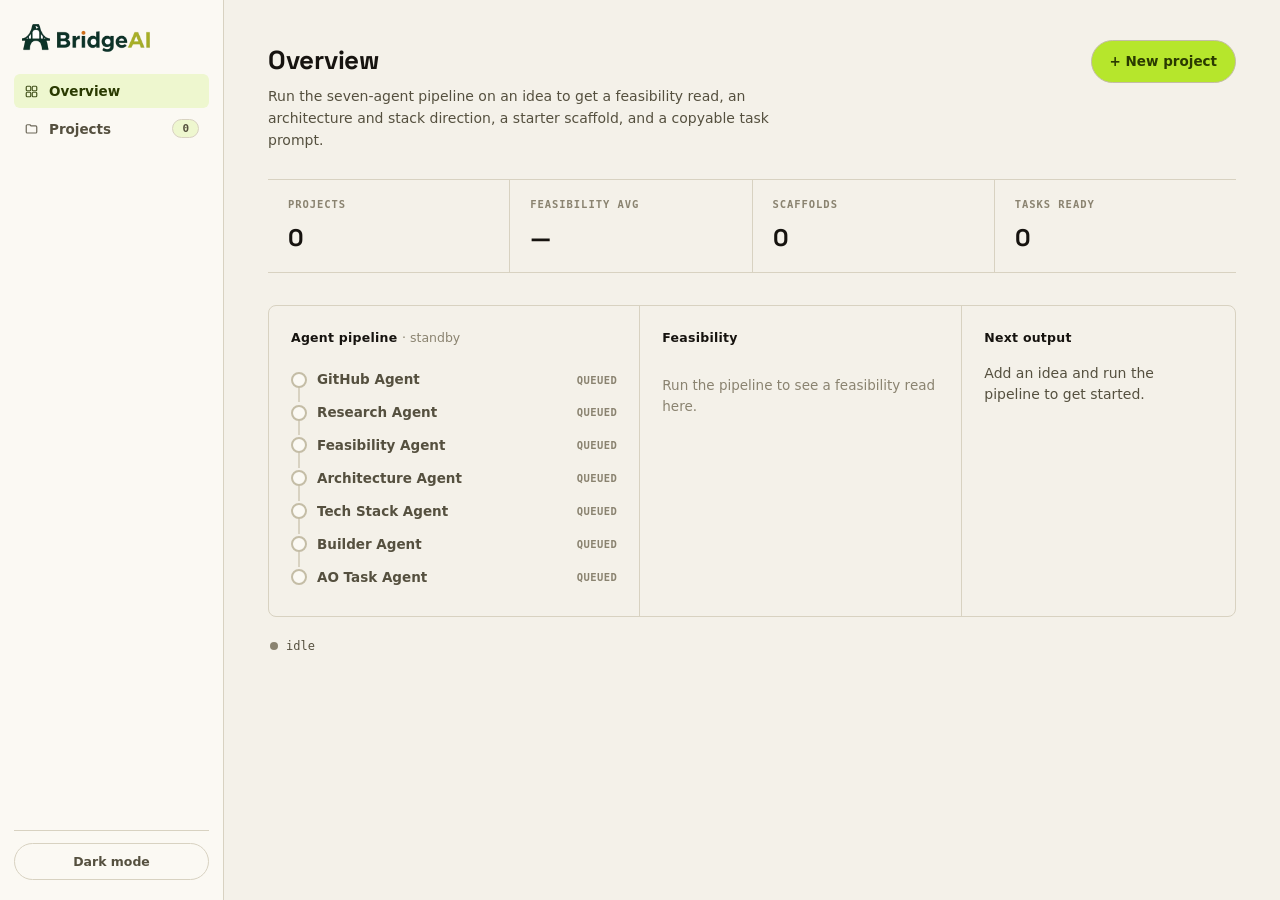
==== commit c69f2706: "fix: update logo" ====
--- a/index.html
+++ b/index.html
@@ -49,8 +49,7 @@
     <!-- ============ SIDEBAR ============ -->
     <aside class="side" aria-label="Primary">
       <div class="side-brand">
-        <img class="side-brand-mark" src="favicon.svg" alt="" width="22" height="22" />
-        <span class="side-brand-name">AbridgeAI</span>
+        <img src="logo.png" alt="AbridgeAI" class="navbar-logo" />
       </div>
 
       <nav class="side-nav" aria-label="Sections">
--- a/styles.css
+++ b/styles.css
@@ -141,6 +141,23 @@
   display: block;
 }
 
+.navbar-logo {
+  display: block;
+  /* The original logo.png has dimensions 837x569, but the active artwork is 
+     only in the top bounding box (35, 0, 837, 175) with 394px of empty 
+     transparent space at the bottom.
+     To display a crisp, proportional 28px tall logo with no layout distortion 
+     or unwanted vertical blank space, we scale the image container and crop:
+     - Target visible height = 28px
+     - Scale factor = 28 / 175 = 0.16
+     - Container width = 837 * 0.16 = 134px
+     - Shift left by 35 * 0.16 = 5.6px to align the active artwork on the left */
+  width: 134px;
+  height: 28px;
+  object-fit: cover;
+  object-position: -5.6px 0px;
+}
+
 .side-brand-name {
   font-weight: 800;
   font-size: 15px;
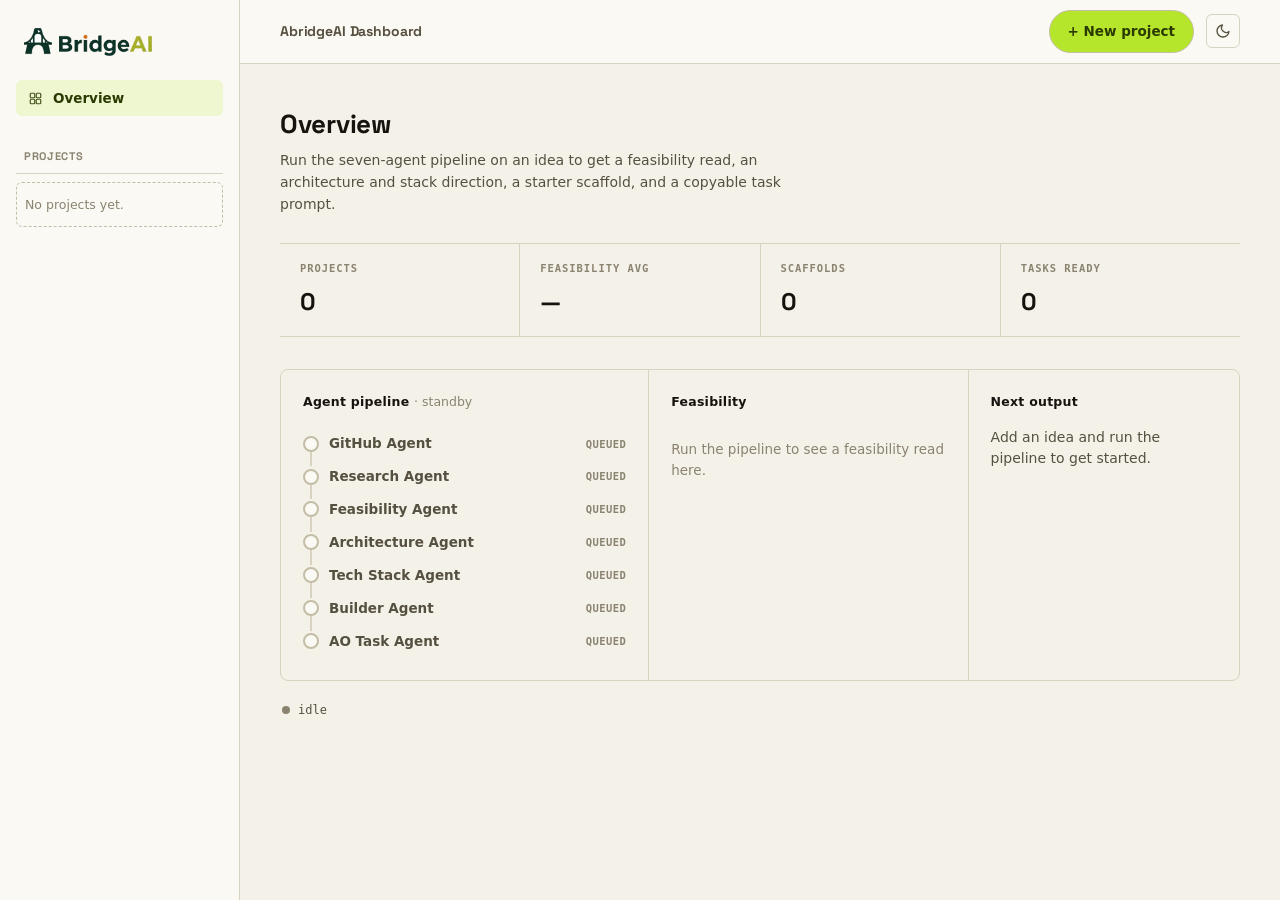
==== commit 5f280c43: "feat:enhancement of landing page and dashboard" ====
--- a/index.html
+++ b/index.html
@@ -62,265 +62,284 @@
           </svg>
           Overview
         </button>
-        <button type="button" class="side-link" data-view="projects">
-          <svg class="side-link-icon" viewBox="0 0 20 20" fill="none" aria-hidden="true">
-            <path
-              d="M3 6.5a1.5 1.5 0 0 1 1.5-1.5h3.4l1.4 1.6h6.2A1.5 1.5 0 0 1 17 8.1v6.4a1.5 1.5 0 0 1-1.5 1.5h-11A1.5 1.5 0 0 1 3 14.5v-8Z"
-              stroke="currentColor" stroke-width="1.6" stroke-linejoin="round" />
-          </svg>
-          Projects
-          <span id="side-history-count" class="card-badge" style="margin-left:auto;">0</span>
-        </button>
       </nav>
 
-      <div class="side-spacer"></div>
-
-      <div class="side-bottom">
-        <button type="button" class="theme-btn" id="theme-btn">Dark mode</button>
-      </div>
-    </aside>
-
-    <!-- ============ MAIN ============ -->
-    <main class="main" id="main">
-
-      <!-- ===== OVERVIEW VIEW ===== -->
-      <section class="view" id="view-overview" data-view-panel="overview">
-        <div class="view-head">
-          <div>
-            <h1>Overview</h1>
-            <p class="view-sub">Run the seven-agent pipeline on an idea to get a feasibility read, an architecture and
-              stack direction, a starter scaffold, and a copyable task prompt.</p>
-          </div>
-          <button type="button" class="btn-new" id="new-project-btn">+ New project</button>
-        </div>
-
-        <div class="metrics-row">
-          <div class="metric">
-            <span class="metric-label">Projects</span>
-            <span class="metric-value" id="m-projects">0</span>
-          </div>
-          <div class="metric">
-            <span class="metric-label">Feasibility avg</span>
-            <span class="metric-value" id="m-feas">—</span>
-          </div>
-          <div class="metric">
-            <span class="metric-label">Scaffolds</span>
-            <span class="metric-value" id="m-scaffolds">0</span>
-          </div>
-          <div class="metric">
-            <span class="metric-label">Tasks ready</span>
-            <span class="metric-value" id="m-tasks">0</span>
-          </div>
-        </div>
-
-        <div class="overview-grid">
-          <section class="ov-section ov-pipeline">
-            <h2>Agent pipeline <span id="pipeline-state"
-                style="font-weight:500;color:var(--ink-faint);text-transform:none;letter-spacing:0;">· standby</span>
-            </h2>
-            <ol class="timeline" id="pipeline">
-              <li class="tl-row" data-step="github">
-                <span class="tl-node"><svg viewBox="0 0 12 12" aria-hidden="true">
-                    <path d="M2 6l3 3 5-6" stroke="currentColor" stroke-width="1.6" fill="none" stroke-linecap="round"
-                      stroke-linejoin="round" />
-                  </svg><svg class="tl-pulse-ring" viewBox="0 0 16 16" width="8" height="8" style="position:absolute;"
-                    aria-hidden="true">
-                    <circle cx="8" cy="8" r="4" fill="none" stroke="var(--lime)" stroke-width="2" />
-                  </svg></span>
-                <span class="tl-name">GitHub Agent</span>
-                <span class="tl-status">queued</span>
-              </li>
-              <li class="tl-row" data-step="research">
-                <span class="tl-node"><svg viewBox="0 0 12 12" aria-hidden="true">
-                    <path d="M2 6l3 3 5-6" stroke="currentColor" stroke-width="1.6" fill="none" stroke-linecap="round"
-                      stroke-linejoin="round" />
-                  </svg></span>
-                <span class="tl-name">Research Agent</span>
-                <span class="tl-status">queued</span>
-              </li>
-              <li class="tl-row" data-step="feasibility">
-                <span class="tl-node"><svg viewBox="0 0 12 12" aria-hidden="true">
-                    <path d="M2 6l3 3 5-6" stroke="currentColor" stroke-width="1.6" fill="none" stroke-linecap="round"
-                      stroke-linejoin="round" />
-                  </svg></span>
-                <span class="tl-name">Feasibility Agent</span>
-                <span class="tl-status">queued</span>
-              </li>
-              <li class="tl-row" data-step="architecture">
-                <span class="tl-node"><svg viewBox="0 0 12 12" aria-hidden="true">
-                    <path d="M2 6l3 3 5-6" stroke="currentColor" stroke-width="1.6" fill="none" stroke-linecap="round"
-                      stroke-linejoin="round" />
-                  </svg></span>
-                <span class="tl-name">Architecture Agent</span>
-                <span class="tl-status">queued</span>
-              </li>
-              <li class="tl-row" data-step="stack">
-                <span class="tl-node"><svg viewBox="0 0 12 12" aria-hidden="true">
-                    <path d="M2 6l3 3 5-6" stroke="currentColor" stroke-width="1.6" fill="none" stroke-linecap="round"
-                      stroke-linejoin="round" />
-                  </svg></span>
-                <span class="tl-name">Tech Stack Agent</span>
-                <span class="tl-status">queued</span>
-              </li>
-              <li class="tl-row" data-step="builder">
-                <span class="tl-node"><svg viewBox="0 0 12 12" aria-hidden="true">
-                    <path d="M2 6l3 3 5-6" stroke="currentColor" stroke-width="1.6" fill="none" stroke-linecap="round"
-                      stroke-linejoin="round" />
-                  </svg></span>
-                <span class="tl-name">Builder Agent</span>
-                <span class="tl-status">queued</span>
-              </li>
-              <li class="tl-row" data-step="task">
-                <span class="tl-node"><svg viewBox="0 0 12 12" aria-hidden="true">
-                    <path d="M2 6l3 3 5-6" stroke="currentColor" stroke-width="1.6" fill="none" stroke-linecap="round"
-                      stroke-linejoin="round" />
-                  </svg></span>
-                <span class="tl-name">AO Task Agent</span>
-                <span class="tl-status">queued</span>
-              </li>
-            </ol>
-          </section>
-
-          <section class="ov-section ov-feasibility">
-            <h2>Feasibility</h2>
-            <p class="feas-empty" id="feas-empty">Run the pipeline to see a feasibility read here.</p>
-            <div id="feas-live" hidden>
-              <div class="feas-arc-wrap">
-                <svg class="feas-arc" width="76" height="76" viewBox="0 0 76 76">
-                  <circle class="feas-arc-track" cx="38" cy="38" r="32" />
-                  <circle class="feas-arc-fill" id="feas-arc-fill" cx="38" cy="38" r="32"
-                    transform="rotate(-90 38 38)" />
-                  <text class="feas-arc-num" id="feas-arc-num" x="38" y="35">0</text>
-                  <text class="feas-arc-max" id="feas-arc-max" x="38" y="50">/100</text>
-                </svg>
-                <div>
-                  <p class="feas-verdict-line" id="feas-verdict-line"></p>
-                </div>
-              </div>
-              <div class="feas-axes" id="feas-axes"></div>
-            </div>
-          </section>
-
-          <section class="ov-section ov-next">
-            <h2>Next output</h2>
-            <p class="next-output-text" id="next-output-text">Add an idea and run the pipeline to get started.</p>
-          </section>
-        </div>
-
-        <p class="status-line" id="status" data-state="idle" aria-live="polite">
-          <span class="status-dot" aria-hidden="true"></span>
-          <span id="status-text">idle</span>
-        </p>
-
-        <section class="outputs-section" id="outputs-panel" hidden>
-          <div class="outputs-head">
-            <h2>Generated outputs</h2>
-            <button type="button" class="btn btn--ghost btn--sm" id="export-btn" hidden>Export brief (.md)</button>
-          </div>
-          <div class="outputs" id="outputs"></div>
-        </section>
-      </section>
-
-      <!-- ===== NEW PROJECT VIEW ===== -->
-      <section class="view" id="view-new" data-view-panel="new" hidden>
-        <button type="button" class="back-link" id="back-btn">← Back to Overview</button>
-        <h1>New project</h1>
-        <p class="view-sub">Tell AbridgeAI about your idea. It'll run seven deterministic agents and prepare a
-          feasibility read, an architecture and stack direction, a starter scaffold, and a copyable task prompt.</p>
-
-        <form id="project-form" class="proj-form">
-          <div class="field">
-            <label for="f-name">Name</label>
-            <input id="f-name" name="name" type="text" placeholder="Ada" autocomplete="off" />
-          </div>
-
-          <div class="field">
-            <label for="f-github">GitHub username</label>
-            <input id="f-github" name="github" type="text" placeholder="octocat" autocomplete="off" />
-          </div>
-
-          <div class="field">
-            <label for="f-stack">Preferred stack</label>
-            <select id="f-stack" name="stack">
-              <option value="typescript">TypeScript / JavaScript</option>
-              <option value="python">Python</option>
-              <option value="go">Go</option>
-              <option value="rust">Rust</option>
-              <option value="unsure">Not sure yet</option>
-            </select>
-          </div>
-
-          <div class="field">
-            <label for="f-deadline">Deadline</label>
-            <input id="f-deadline" name="deadline" type="text" placeholder="e.g. 4 weeks" autocomplete="off" />
-          </div>
-
-          <div class="field">
-            <label for="f-comfort">Comfort level</label>
-            <select id="f-comfort" name="comfort">
-              <option value="beginner">Beginner</option>
-              <option value="intermediate">Intermediate</option>
-              <option value="advanced">Advanced</option>
-            </select>
-          </div>
-
-          <div class="field">
-            <label for="f-type">Project type</label>
-            <select id="f-type" name="type">
-              <option value="tool">CLI / developer tool</option>
-              <option value="web-app">Web app</option>
-              <option value="service">API / service</option>
-              <option value="data-pipeline">Data pipeline</option>
-              <option value="unsure">Not sure yet</option>
-            </select>
-          </div>
-
-          <div class="field">
-            <label for="f-team">Team size</label>
-            <select id="f-team" name="team">
-              <option value="solo">Solo</option>
-              <option value="pair">Pair</option>
-              <option value="small-team">Small team (3–5)</option>
-            </select>
-          </div>
-
-          <div class="field field--full">
-            <label for="f-audience">Target audience</label>
-            <input id="f-audience" name="audience" type="text"
-              placeholder="e.g. busy engineers who take a lot of meeting notes" autocomplete="off" />
-          </div>
-
-          <div class="field field--full">
-            <label for="f-idea">Project idea</label>
-            <textarea id="f-idea" name="idea" rows="4"
-              placeholder="Describe your idea in detail. What problem does it solve? Who is it for? What are the key features?"></textarea>
-          </div>
-
-          <div class="form-actions">
-            <button type="submit" class="btn btn--primary" id="run-btn">Run pipeline →</button>
-            <button type="button" class="btn btn--ghost" id="example-btn">Load example</button>
-            <span class="form-hint" id="form-hint"></span>
-          </div>
-          <p class="form-note">AbridgeAI will run the seven deterministic agents already in this build to analyze your
-            idea and prepare your build plan — nothing leaves your browser.</p>
-        </form>
-      </section>
-
-      <!-- ===== PROJECTS VIEW (history) ===== -->
-      <section class="view" id="view-projects" data-view-panel="projects" hidden>
-        <div class="projects-head-row">
-          <div>
-            <h1>Projects</h1>
-            <p class="view-sub">Saved pipeline runs, stored locally in your browser.</p>
-          </div>
+      <div class="side-history-section">
+        <div class="side-history-header">
+          <span class="side-history-title">Projects</span>
           <button type="button" class="rail-action" id="history-clear" hidden>Clear all</button>
         </div>
-        <div class="history-empty" id="history-empty">No projects yet. Run the pipeline from New Project to save one
-          here.</div>
+        <div class="history-empty" id="history-empty">No projects yet.</div>
         <ol class="history-list-flat" id="history-list"></ol>
-      </section>
-
-    </main>
+      </div>
+
+      <div class="side-spacer"></div>
+    </aside>
+
+    <!-- ============ WORKSPACE ============ -->
+    <div class="workspace">
+      <header class="top-nav">
+        <div class="top-nav-brand">
+          <span class="workspace-label">AbridgeAI Dashboard</span>
+        </div>
+        <div class="top-nav-actions">
+          <button type="button" class="btn-new" id="new-project-btn">+ New project</button>
+          <button type="button" class="theme-btn" id="theme-btn" aria-label="Toggle theme">
+            <svg class="icon-sun" viewBox="0 0 24 24" fill="none" stroke="currentColor" stroke-width="2" stroke-linecap="round" stroke-linejoin="round">
+              <circle cx="12" cy="12" r="5"></circle>
+              <line x1="12" y1="1" x2="12" y2="3"></line>
+              <line x1="12" y1="21" x2="12" y2="23"></line>
+              <line x1="4.22" y1="4.22" x2="5.64" y2="5.64"></line>
+              <line x1="18.36" y1="18.36" x2="19.78" y2="19.78"></line>
+              <line x1="1" y1="12" x2="3" y2="12"></line>
+              <line x1="21" y1="12" x2="23" y2="12"></line>
+              <line x1="4.22" y1="19.78" x2="5.64" y2="18.36"></line>
+              <line x1="18.36" y1="5.64" x2="19.78" y2="4.22"></line>
+            </svg>
+            <svg class="icon-moon" viewBox="0 0 24 24" fill="none" stroke="currentColor" stroke-width="2" stroke-linecap="round" stroke-linejoin="round">
+              <path d="M21 12.79A9 9 0 1 1 11.21 3 7 7 0 0 0 21 12.79z"></path>
+            </svg>
+          </button>
+        </div>
+      </header>
+
+      <main class="main" id="main">
+
+        <!-- ===== OVERVIEW VIEW ===== -->
+        <section class="view" id="view-overview" data-view-panel="overview">
+          <div class="view-head">
+            <div>
+              <h1>Overview</h1>
+              <p class="view-sub">Run the seven-agent pipeline on an idea to get a feasibility read, an architecture and
+                stack direction, a starter scaffold, and a copyable task prompt.</p>
+            </div>
+          </div>
+
+          <div class="metrics-row">
+            <div class="metric">
+              <span class="metric-label">Projects</span>
+              <span class="metric-value" id="m-projects">0</span>
+            </div>
+            <div class="metric">
+              <span class="metric-label">Feasibility avg</span>
+              <span class="metric-value" id="m-feas">—</span>
+            </div>
+            <div class="metric">
+              <span class="metric-label">Scaffolds</span>
+              <span class="metric-value" id="m-scaffolds">0</span>
+            </div>
+            <div class="metric">
+              <span class="metric-label">Tasks ready</span>
+              <span class="metric-value" id="m-tasks">0</span>
+            </div>
+          </div>
+
+          <div class="overview-grid">
+            <section class="ov-section ov-pipeline">
+              <h2>Agent pipeline <span id="pipeline-state"
+                  style="font-weight:500;color:var(--ink-faint);text-transform:none;letter-spacing:0;">· standby</span>
+              </h2>
+              <ol class="timeline" id="pipeline">
+                <li class="tl-row" data-step="github">
+                  <span class="tl-node"><svg viewBox="0 0 12 12" aria-hidden="true">
+                      <path d="M2 6l3 3 5-6" stroke="currentColor" stroke-width="1.6" fill="none" stroke-linecap="round"
+                        stroke-linejoin="round" />
+                    </svg><svg class="tl-pulse-ring" viewBox="0 0 16 16" width="8" height="8" style="position:absolute;"
+                      aria-hidden="true">
+                      <circle cx="8" cy="8" r="4" fill="none" stroke="var(--lime)" stroke-width="2" />
+                    </svg></span>
+                  <span class="tl-name">GitHub Agent</span>
+                  <span class="tl-status">queued</span>
+                </li>
+                <li class="tl-row" data-step="research">
+                  <span class="tl-node"><svg viewBox="0 0 12 12" aria-hidden="true">
+                      <path d="M2 6l3 3 5-6" stroke="currentColor" stroke-width="1.6" fill="none" stroke-linecap="round"
+                        stroke-linejoin="round" />
+                    </svg></span>
+                  <span class="tl-name">Research Agent</span>
+                  <span class="tl-status">queued</span>
+                </li>
+                <li class="tl-row" data-step="feasibility">
+                  <span class="tl-node"><svg viewBox="0 0 12 12" aria-hidden="true">
+                      <path d="M2 6l3 3 5-6" stroke="currentColor" stroke-width="1.6" fill="none" stroke-linecap="round"
+                        stroke-linejoin="round" />
+                    </svg></span>
+                  <span class="tl-name">Feasibility Agent</span>
+                  <span class="tl-status">queued</span>
+                </li>
+                <li class="tl-row" data-step="architecture">
+                  <span class="tl-node"><svg viewBox="0 0 12 12" aria-hidden="true">
+                      <path d="M2 6l3 3 5-6" stroke="currentColor" stroke-width="1.6" fill="none" stroke-linecap="round"
+                        stroke-linejoin="round" />
+                    </svg></span>
+                  <span class="tl-name">Architecture Agent</span>
+                  <span class="tl-status">queued</span>
+                </li>
+                <li class="tl-row" data-step="stack">
+                  <span class="tl-node"><svg viewBox="0 0 12 12" aria-hidden="true">
+                      <path d="M2 6l3 3 5-6" stroke="currentColor" stroke-width="1.6" fill="none" stroke-linecap="round"
+                        stroke-linejoin="round" />
+                    </svg></span>
+                  <span class="tl-name">Tech Stack Agent</span>
+                  <span class="tl-status">queued</span>
+                </li>
+                <li class="tl-row" data-step="builder">
+                  <span class="tl-node"><svg viewBox="0 0 12 12" aria-hidden="true">
+                      <path d="M2 6l3 3 5-6" stroke="currentColor" stroke-width="1.6" fill="none" stroke-linecap="round"
+                        stroke-linejoin="round" />
+                    </svg></span>
+                  <span class="tl-name">Builder Agent</span>
+                  <span class="tl-status">queued</span>
+                </li>
+                <li class="tl-row" data-step="task">
+                  <span class="tl-node"><svg viewBox="0 0 12 12" aria-hidden="true">
+                      <path d="M2 6l3 3 5-6" stroke="currentColor" stroke-width="1.6" fill="none" stroke-linecap="round"
+                        stroke-linejoin="round" />
+                    </svg></span>
+                  <span class="tl-name">AO Task Agent</span>
+                  <span class="tl-status">queued</span>
+                </li>
+              </ol>
+            </section>
+
+            <section class="ov-section ov-feasibility">
+              <h2>Feasibility</h2>
+              <p class="feas-empty" id="feas-empty">Run the pipeline to see a feasibility read here.</p>
+              <div id="feas-live" hidden>
+                <div class="feas-arc-wrap">
+                  <svg class="feas-arc" width="76" height="76" viewBox="0 0 76 76">
+                    <circle class="feas-arc-track" cx="38" cy="38" r="32" />
+                    <circle class="feas-arc-fill" id="feas-arc-fill" cx="38" cy="38" r="32"
+                      transform="rotate(-90 38 38)" />
+                    <text class="feas-arc-num" id="feas-arc-num" x="38" y="35">0</text>
+                    <text class="feas-arc-max" id="feas-arc-max" x="38" y="50">/100</text>
+                  </svg>
+                  <div>
+                    <p class="feas-verdict-line" id="feas-verdict-line"></p>
+                  </div>
+                </div>
+                <div class="feas-axes" id="feas-axes"></div>
+              </div>
+            </section>
+
+            <section class="ov-section ov-next">
+              <h2>Next output</h2>
+              <p class="next-output-text" id="next-output-text">Add an idea and run the pipeline to get started.</p>
+            </section>
+          </div>
+
+          <p class="status-line" id="status" data-state="idle" aria-live="polite">
+            <span class="status-dot" aria-hidden="true"></span>
+            <span id="status-text">idle</span>
+          </p>
+
+          <section class="outputs-section" id="outputs-panel" hidden>
+            <div class="outputs-head">
+              <h2>Generated outputs</h2>
+              <button type="button" class="btn btn--ghost btn--sm" id="export-btn" hidden>Export brief (.md)</button>
+            </div>
+            <div class="outputs" id="outputs"></div>
+          </section>
+        </section>
+
+        <!-- ===== NEW PROJECT VIEW ===== -->
+        <section class="view" id="view-new" data-view-panel="new" hidden>
+          <button type="button" class="back-link" id="back-btn">← Back to Overview</button>
+          <h1>New project</h1>
+          <p class="view-sub">Tell AbridgeAI about your idea. It'll run seven deterministic agents and prepare a
+            feasibility read, an architecture and stack direction, a starter scaffold, and a copyable task prompt.</p>
+
+          <form id="project-form" class="proj-form">
+            <div class="form-grid">
+              <div class="form-main-col">
+                <div class="field">
+                  <label for="f-name">Project name</label>
+                  <input id="f-name" name="name" type="text" placeholder="Ada" autocomplete="off" />
+                </div>
+
+                <div class="field field--textarea">
+                  <label for="f-idea">Project idea</label>
+                  <textarea id="f-idea" name="idea" rows="8"
+                    placeholder="Describe your idea in detail. What problem does it solve? Who is it for? What are the key features?"></textarea>
+                </div>
+
+                <div class="field">
+                  <label for="f-audience">Target audience</label>
+                  <input id="f-audience" name="audience" type="text"
+                    placeholder="e.g. busy engineers who take a lot of meeting notes" autocomplete="off" />
+                </div>
+              </div>
+
+              <div class="form-side-col">
+                <div class="field">
+                  <label for="f-stack">Preferred stack</label>
+                  <select id="f-stack" name="stack">
+                    <option value="typescript">TypeScript / JavaScript</option>
+                    <option value="python">Python</option>
+                    <option value="go">Go</option>
+                    <option value="rust">Rust</option>
+                    <option value="unsure">Not sure yet</option>
+                  </select>
+                </div>
+
+                <div class="field">
+                  <label for="f-github">GitHub username</label>
+                  <input id="f-github" name="github" type="text" placeholder="octocat" autocomplete="off" />
+                </div>
+
+                <div class="field">
+                  <label for="f-comfort">Comfort level</label>
+                  <select id="f-comfort" name="comfort">
+                    <option value="beginner">Beginner</option>
+                    <option value="intermediate">Intermediate</option>
+                    <option value="advanced">Advanced</option>
+                  </select>
+                </div>
+
+                <div class="field">
+                  <label for="f-type">Project type</label>
+                  <select id="f-type" name="type">
+                    <option value="tool">CLI / developer tool</option>
+                    <option value="web-app">Web app</option>
+                    <option value="service">API / service</option>
+                    <option value="data-pipeline">Data pipeline</option>
+                    <option value="unsure">Not sure yet</option>
+                  </select>
+                </div>
+
+                <div class="field">
+                  <label for="f-team">Team size</label>
+                  <select id="f-team" name="team">
+                    <option value="solo">Solo</option>
+                    <option value="pair">Pair</option>
+                    <option value="small-team">Small team (3–5)</option>
+                  </select>
+                </div>
+
+                <div class="field">
+                  <label for="f-deadline">Deadline</label>
+                  <input id="f-deadline" name="deadline" type="text" placeholder="e.g. 4 weeks" autocomplete="off" />
+                </div>
+              </div>
+            </div>
+
+            <div class="form-actions">
+              <button type="submit" class="btn btn--primary" id="run-btn">Run pipeline →</button>
+              <button type="button" class="btn btn--ghost" id="example-btn">Load example</button>
+              <span class="form-hint" id="form-hint"></span>
+            </div>
+            <p class="form-note">AbridgeAI will run the seven deterministic agents already in this build to analyze your
+              idea and prepare your build plan — nothing leaves your browser.</p>
+          </form>
+        </section>
+
+        <!-- ===== PROJECTS VIEW (history shell) ===== -->
+        <section class="view" id="view-projects" data-view-panel="projects" hidden>
+          <!-- Dom query safety: history-list is moved to the sidebar. -->
+        </section>
+
+      </main>
+    </div>
   </div>
 
   <div class="toast" id="toast" role="status" aria-live="polite" hidden></div>
--- a/styles.css
+++ b/styles.css
@@ -113,9 +113,12 @@
 /* --------------------------------------------------------------------------
    Shell: sidebar + main
    -------------------------------------------------------------------------- */
+/* --------------------------------------------------------------------------
+   Shell: sidebar + main workspace grid
+   -------------------------------------------------------------------------- */
 .shell {
   display: grid;
-  grid-template-columns: 224px minmax(0, 1fr);
+  grid-template-columns: 240px minmax(0, 1fr);
   min-height: 100vh;
 }
 
@@ -124,45 +127,26 @@
   flex-direction: column;
   background: var(--bg-panel);
   border-right: var(--hairline);
-  padding: 20px 14px;
+  padding: 24px 16px;
+  height: 100vh;
+  position: sticky;
+  top: 0;
+  overflow-y: auto;
 }
 
 .side-brand {
   display: flex;
   align-items: center;
   gap: 9px;
-  padding: 4px 8px 22px;
-}
-
-.side-brand-mark {
-  width: 22px;
-  height: 22px;
-  border-radius: 6px;
-  display: block;
+  padding: 4px 8px 24px;
 }
 
 .navbar-logo {
   display: block;
-  /* The original logo.png has dimensions 837x569, but the active artwork is 
-     only in the top bounding box (35, 0, 837, 175) with 394px of empty 
-     transparent space at the bottom.
-     To display a crisp, proportional 28px tall logo with no layout distortion 
-     or unwanted vertical blank space, we scale the image container and crop:
-     - Target visible height = 28px
-     - Scale factor = 28 / 175 = 0.16
-     - Container width = 837 * 0.16 = 134px
-     - Shift left by 35 * 0.16 = 5.6px to align the active artwork on the left */
   width: 134px;
   height: 28px;
   object-fit: cover;
   object-position: -5.6px 0px;
-}
-
-.side-brand-name {
-  font-weight: 800;
-  font-size: 15px;
-  letter-spacing: -0.01em;
-  color: var(--ink);
 }
 
 .side-nav {
@@ -182,7 +166,7 @@
   color: var(--ink-soft);
   font-size: 13.5px;
   font-weight: 600;
-  padding: 9px 10px;
+  padding: 10px 12px;
   border-radius: 6px;
   cursor: pointer;
   transition: background 0.15s ease, color 0.15s ease;
@@ -205,47 +189,200 @@
   opacity: 0.85;
 }
 
+/* Projects history rail inside Sidebar */
+.side-history-section {
+  display: flex;
+  flex-direction: column;
+  margin-top: 32px;
+  flex: 1;
+}
+
+.side-history-header {
+  display: flex;
+  align-items: center;
+  justify-content: space-between;
+  padding: 0 8px 8px;
+  border-bottom: 1px solid var(--line);
+  margin-bottom: 8px;
+}
+
+.side-history-title {
+  font-family: var(--display);
+  font-size: 11px;
+  font-weight: 700;
+  text-transform: uppercase;
+  letter-spacing: 0.06em;
+  color: var(--ink-faint);
+}
+
+.side-history-section .history-empty {
+  font-size: 12.5px;
+  color: var(--ink-faint);
+  padding: 12px 8px;
+  border: 1px dashed var(--line-strong);
+  border-radius: 6px;
+  background: transparent;
+  max-width: 100%;
+}
+
+.side-history-section .history-list-flat {
+  list-style: none;
+  margin: 0;
+  padding: 0;
+  display: flex;
+  flex-direction: column;
+  gap: 2px;
+  overflow-y: auto;
+  max-height: calc(100vh - 220px);
+}
+
+.side-history-section .history-row {
+  display: flex;
+  align-items: center;
+  justify-content: space-between;
+  gap: 8px;
+  padding: 8px;
+  border: 0;
+  border-radius: 6px;
+  cursor: pointer;
+  transition: background 0.15s ease, color 0.15s ease;
+  border-bottom: 0;
+}
+
+.side-history-section .history-row:last-child {
+  border-bottom: 0;
+}
+
+.side-history-section .history-row:hover {
+  background: var(--card-bg);
+}
+
+.side-history-section .history-row.is-active {
+  background: var(--lime-soft);
+  color: var(--lime-ink);
+}
+
+.side-history-section .history-row-title {
+  font-size: 13px;
+  font-weight: 600;
+  margin: 0;
+  overflow: hidden;
+  text-overflow: ellipsis;
+  white-space: nowrap;
+  max-width: 130px;
+}
+
+.side-history-section .history-row-meta {
+  font-family: var(--mono);
+  font-size: 9.5px;
+  color: var(--ink-faint);
+  margin-top: 1px;
+}
+
+.side-history-section .history-item-del {
+  width: 18px;
+  height: 18px;
+  display: flex;
+  align-items: center;
+  justify-content: center;
+  border-radius: 4px;
+  border: 0;
+  background: transparent;
+  color: var(--ink-faint);
+  font-size: 12px;
+  cursor: pointer;
+  opacity: 0;
+  transition: opacity 0.15s ease, background 0.15s ease;
+}
+
+.side-history-section .history-row:hover .history-item-del {
+  opacity: 1;
+}
+
+.side-history-section .history-item-del:hover {
+  color: var(--danger);
+  background: var(--bg-panel);
+}
+
 .side-spacer {
   flex: 1;
 }
 
-.side-bottom {
-  border-top: var(--hairline);
-  padding-top: 12px;
-  margin-top: 8px;
+/* --------------------------------------------------------------------------
+   Workspace containing Top Bar + Main Panel
+   -------------------------------------------------------------------------- */
+.workspace {
+  display: flex;
+  flex-direction: column;
+  min-width: 0;
+  background: var(--bg);
+}
+
+.top-nav {
+  display: flex;
+  align-items: center;
+  justify-content: space-between;
+  height: 64px;
+  padding: 0 40px;
+  background: var(--bg-panel);
+  border-bottom: var(--hairline);
+}
+
+.workspace-label {
+  font-family: var(--display);
+  font-weight: 700;
+  font-size: 14px;
+  letter-spacing: -0.01em;
+  color: var(--ink-soft);
+}
+
+.top-nav-actions {
+  display: flex;
+  align-items: center;
+  gap: 12px;
 }
 
 .theme-btn {
-  width: 100%;
+  width: 34px;
+  height: 34px;
   display: flex;
   align-items: center;
   justify-content: center;
-  gap: 7px;
-  font: inherit;
-  font-size: 12.5px;
-  font-weight: 700;
+  border: var(--hairline);
+  background: transparent;
+  border-radius: 6px;
   color: var(--ink-soft);
-  background: transparent;
-  border: var(--hairline);
-  border-radius: 999px;
-  padding: 8px 12px;
   cursor: pointer;
   transition: background 0.15s ease, color 0.15s ease, border-color 0.15s ease;
+  padding: 0;
 }
 
 .theme-btn:hover {
   color: var(--ink);
-  border-color: var(--ink);
   background: var(--card-bg);
-}
+  border-color: var(--line-strong);
+}
+
+.theme-btn svg {
+  width: 16px;
+  height: 16px;
+}
+
+/* Switch sun/moon SVGs based on active theme */
+[data-theme="light"] .theme-btn .icon-sun { display: none; }
+[data-theme="light"] .theme-btn .icon-moon { display: block; }
+[data-theme="dark"] .theme-btn .icon-sun { display: block; }
+[data-theme="dark"] .theme-btn .icon-moon { display: none; }
 
 /* --------------------------------------------------------------------------
    Main / views
    -------------------------------------------------------------------------- */
 .main {
   min-width: 0;
-  padding: 40px 44px 64px;
-  max-width: 1180px;
+  padding: 40px;
+  width: 100%;
+  max-width: 1400px;
+  margin: 0 auto;
 }
 
 .view[hidden] {
@@ -672,11 +809,26 @@
 /* --------------------------------------------------------------------------
    New project form
    -------------------------------------------------------------------------- */
+/* --------------------------------------------------------------------------
+   New project form
+   -------------------------------------------------------------------------- */
 .proj-form {
+  display: flex;
+  flex-direction: column;
+  gap: 24px;
+}
+
+.form-grid {
   display: grid;
-  grid-template-columns: 1fr 1fr;
-  gap: 18px 24px;
-  max-width: 780px;
+  grid-template-columns: 1.4fr 1fr;
+  gap: 32px;
+}
+
+.form-main-col,
+.form-side-col {
+  display: flex;
+  flex-direction: column;
+  gap: 20px;
 }
 
 .field {
@@ -685,39 +837,40 @@
   gap: 6px;
 }
 
-.field--full {
-  grid-column: 1 / -1;
-}
-
 .field label {
-  font-size: 12.5px;
-  font-weight: 600;
+  font-size: 13px;
+  font-weight: 700;
   color: var(--ink-soft);
-}
-
-.field input,
-.field select,
-.field textarea {
+  text-transform: uppercase;
+  letter-spacing: 0.03em;
+}
+
+.field input[type="text"],
+.field select {
   font: inherit;
   font-size: 14px;
   color: var(--ink);
-  background: transparent;
-  border: 0;
-  border-bottom: 1.5px solid var(--line);
-  border-radius: 0;
-  padding: 8px 2px;
-  width: 100%;
-  transition: border-color 0.15s ease;
-}
-
-.field textarea {
-  resize: vertical;
-  min-height: 100px;
-  line-height: 1.55;
+  background: var(--bg-input);
   border: var(--hairline);
   border-radius: 6px;
   padding: 10px 12px;
+  width: 100%;
+  transition: border-color 0.15s ease, box-shadow 0.15s ease;
+}
+
+.field textarea {
+  font: inherit;
+  font-size: 14.5px;
+  color: var(--ink);
   background: var(--bg-input);
+  border: var(--hairline);
+  border-radius: 6px;
+  padding: 12px 14px;
+  width: 100%;
+  line-height: 1.6;
+  resize: vertical;
+  min-height: 200px;
+  transition: border-color 0.15s ease, box-shadow 0.15s ease;
 }
 
 .field input:focus,
@@ -725,21 +878,21 @@
 .field textarea:focus {
   outline: none;
   border-color: var(--lime-ink);
+  box-shadow: 0 0 0 3px var(--focus-ring);
 }
 
 .form-actions {
-  grid-column: 1 / -1;
   display: flex;
   align-items: center;
   gap: 16px;
-  margin-top: 6px;
+  margin-top: 8px;
 }
 
 .btn {
   font: inherit;
   font-weight: 700;
   font-size: 14px;
-  border-radius: 999px;
+  border-radius: 6px;
   padding: 11px 22px;
   cursor: pointer;
   border: var(--hairline);
@@ -779,6 +932,7 @@
 .btn--sm {
   font-size: 12.5px;
   padding: 7px 14px;
+  border-radius: 4px;
 }
 
 .form-hint {
@@ -788,31 +942,30 @@
 }
 
 .form-note {
-  grid-column: 1 / -1;
   display: flex;
   align-items: flex-start;
   gap: 8px;
   font-size: 12.5px;
   color: var(--ink-faint);
-  margin-top: -4px;
+  margin-top: -8px;
 }
 
 /* --------------------------------------------------------------------------
    Outputs — flattened sections, not boxed cards. One divider between agents.
    -------------------------------------------------------------------------- */
 .outputs-section {
-  margin-top: 44px;
+  margin-top: 48px;
 }
 
 .outputs-head {
   display: flex;
   align-items: center;
   justify-content: space-between;
-  margin-bottom: 6px;
+  margin-bottom: 12px;
 }
 
 .outputs-head h2 {
-  font-size: 15px;
+  font-size: 16px;
   margin: 0;
   font-family: var(--display);
   font-weight: 700;
@@ -821,17 +974,22 @@
 .outputs {
   display: flex;
   flex-direction: column;
+  border: var(--hairline);
+  background: var(--card-bg);
+  border-radius: 6px;
+  overflow: hidden;
 }
 
 .card {
   border: 0;
-  border-top: var(--hairline);
+  border-bottom: var(--hairline);
   background: transparent;
   border-radius: 0;
+  padding: 24px;
 }
 
 .card:last-child {
-  border-bottom: var(--hairline);
+  border-bottom: 0;
 }
 
 .card-head {
@@ -839,7 +997,7 @@
   align-items: center;
   justify-content: space-between;
   gap: 10px;
-  padding: 16px 2px 8px;
+  padding: 0 0 12px;
   background: transparent;
   border-bottom: 0;
 }
@@ -848,7 +1006,7 @@
   display: flex;
   align-items: center;
   gap: 10px;
-  font-size: 13.5px;
+  font-size: 14px;
   font-weight: 700;
 }
 
@@ -864,7 +1022,7 @@
   color: var(--ink-faint);
   border: var(--hairline);
   border-radius: 4px;
-  padding: 1px 6px;
+  padding: 2px 6px;
 }
 
 .card-badge {
@@ -873,12 +1031,12 @@
   color: var(--ink-soft);
   background: var(--lime-soft);
   border: 1px solid var(--line);
-  border-radius: 999px;
+  border-radius: 4px;
   padding: 2px 9px;
 }
 
 .card-body {
-  padding: 4px 2px 20px;
+  padding: 0;
   font-size: 14px;
 }
 
@@ -1069,103 +1227,6 @@
 
 [data-theme="dark"] .feas-verdict--bad {
   background: rgba(255, 129, 100, 0.14);
-}
-
-/* --------------------------------------------------------------------------
-   Projects (history) view — flat list, no card boxes
-   -------------------------------------------------------------------------- */
-.history-empty {
-  font-size: 13.5px;
-  color: var(--ink-faint);
-  border: 1px dashed var(--line-strong);
-  border-radius: var(--radius);
-  padding: 18px;
-  max-width: 480px;
-}
-
-.history-list-flat {
-  list-style: none;
-  margin: 0;
-  padding: 0;
-  max-width: 720px;
-}
-
-.history-row {
-  display: flex;
-  align-items: center;
-  justify-content: space-between;
-  gap: 16px;
-  padding: 14px 4px;
-  border-top: var(--hairline);
-  cursor: pointer;
-  transition: background 0.15s ease;
-}
-
-.history-row:last-child {
-  border-bottom: var(--hairline);
-}
-
-.history-row:hover {
-  background: var(--bg-panel);
-}
-
-.history-row.is-active {
-  background: var(--lime-soft);
-}
-
-.history-row-title {
-  font-size: 13.5px;
-  font-weight: 600;
-  margin: 0;
-}
-
-.history-row-meta {
-  font-family: var(--mono);
-  font-size: 11px;
-  color: var(--ink-faint);
-  margin-top: 2px;
-}
-
-.history-item-del {
-  width: 26px;
-  height: 26px;
-  border-radius: 6px;
-  border: 0;
-  background: transparent;
-  color: var(--ink-faint);
-  font-family: var(--mono);
-  font-size: 14px;
-  cursor: pointer;
-  flex-shrink: 0;
-}
-
-.history-item-del:hover {
-  color: var(--danger);
-  background: var(--card-bg);
-}
-
-.projects-head-row {
-  display: flex;
-  align-items: center;
-  justify-content: space-between;
-  max-width: 720px;
-  margin-bottom: 8px;
-}
-
-.rail-action {
-  font: inherit;
-  font-size: 12px;
-  font-weight: 700;
-  color: var(--ink-faint);
-  background: transparent;
-  border: 0;
-  padding: 2px 4px;
-  cursor: pointer;
-  border-radius: 4px;
-}
-
-.rail-action:hover {
-  color: var(--danger);
 }
 
 /* --------------------------------------------------------------------------
@@ -1188,7 +1249,7 @@
 }
 
 /* --------------------------------------------------------------------------
-   Responsive — desktop-first; acceptable degradation only
+   Responsive — desktop-first
    -------------------------------------------------------------------------- */
 @media (max-width: 1080px) {
   .overview-grid {
@@ -1200,37 +1261,40 @@
     border-left: 0;
     border-top: var(--hairline);
   }
-}
-
-@media (max-width: 860px) {
+
+  .form-grid {
+    gap: 24px;
+  }
+}
+
+@media (max-width: 768px) {
   .shell {
     grid-template-columns: 1fr;
   }
 
   .side {
-    flex-direction: row;
-    align-items: center;
+    height: auto;
+    position: relative;
     border-right: 0;
     border-bottom: var(--hairline);
-  }
-
-  .side-nav {
-    flex-direction: row;
-  }
-
-  .side-spacer {
-    display: none;
-  }
-
-  .side-bottom {
-    border-top: 0;
-    margin: 0;
+    padding: 16px 20px;
+    gap: 16px;
+  }
+
+  .side-brand {
     padding: 0;
-    margin-left: auto;
-  }
-
-  .theme-btn {
-    width: auto;
+  }
+
+  .side-history-section {
+    margin-top: 12px;
+  }
+
+  .side-history-section .history-list-flat {
+    max-height: 180px;
+  }
+
+  .top-nav {
+    padding: 0 20px;
   }
 
   .main {
@@ -1244,6 +1308,7 @@
   .ov-section {
     border-left: 0;
     border-top: var(--hairline);
+    padding: 20px;
   }
 
   .ov-section:first-child {
@@ -1258,10 +1323,20 @@
     flex: 1 1 50%;
     border-left: 0;
     border-top: var(--hairline);
-  }
-
-  .proj-form {
+    padding: 12px 16px;
+  }
+
+  .metric:nth-child(2) {
+    border-left: var(--hairline);
+  }
+
+  .metric:nth-child(4) {
+    border-left: var(--hairline);
+  }
+
+  .form-grid {
     grid-template-columns: 1fr;
+    gap: 20px;
   }
 }
 
